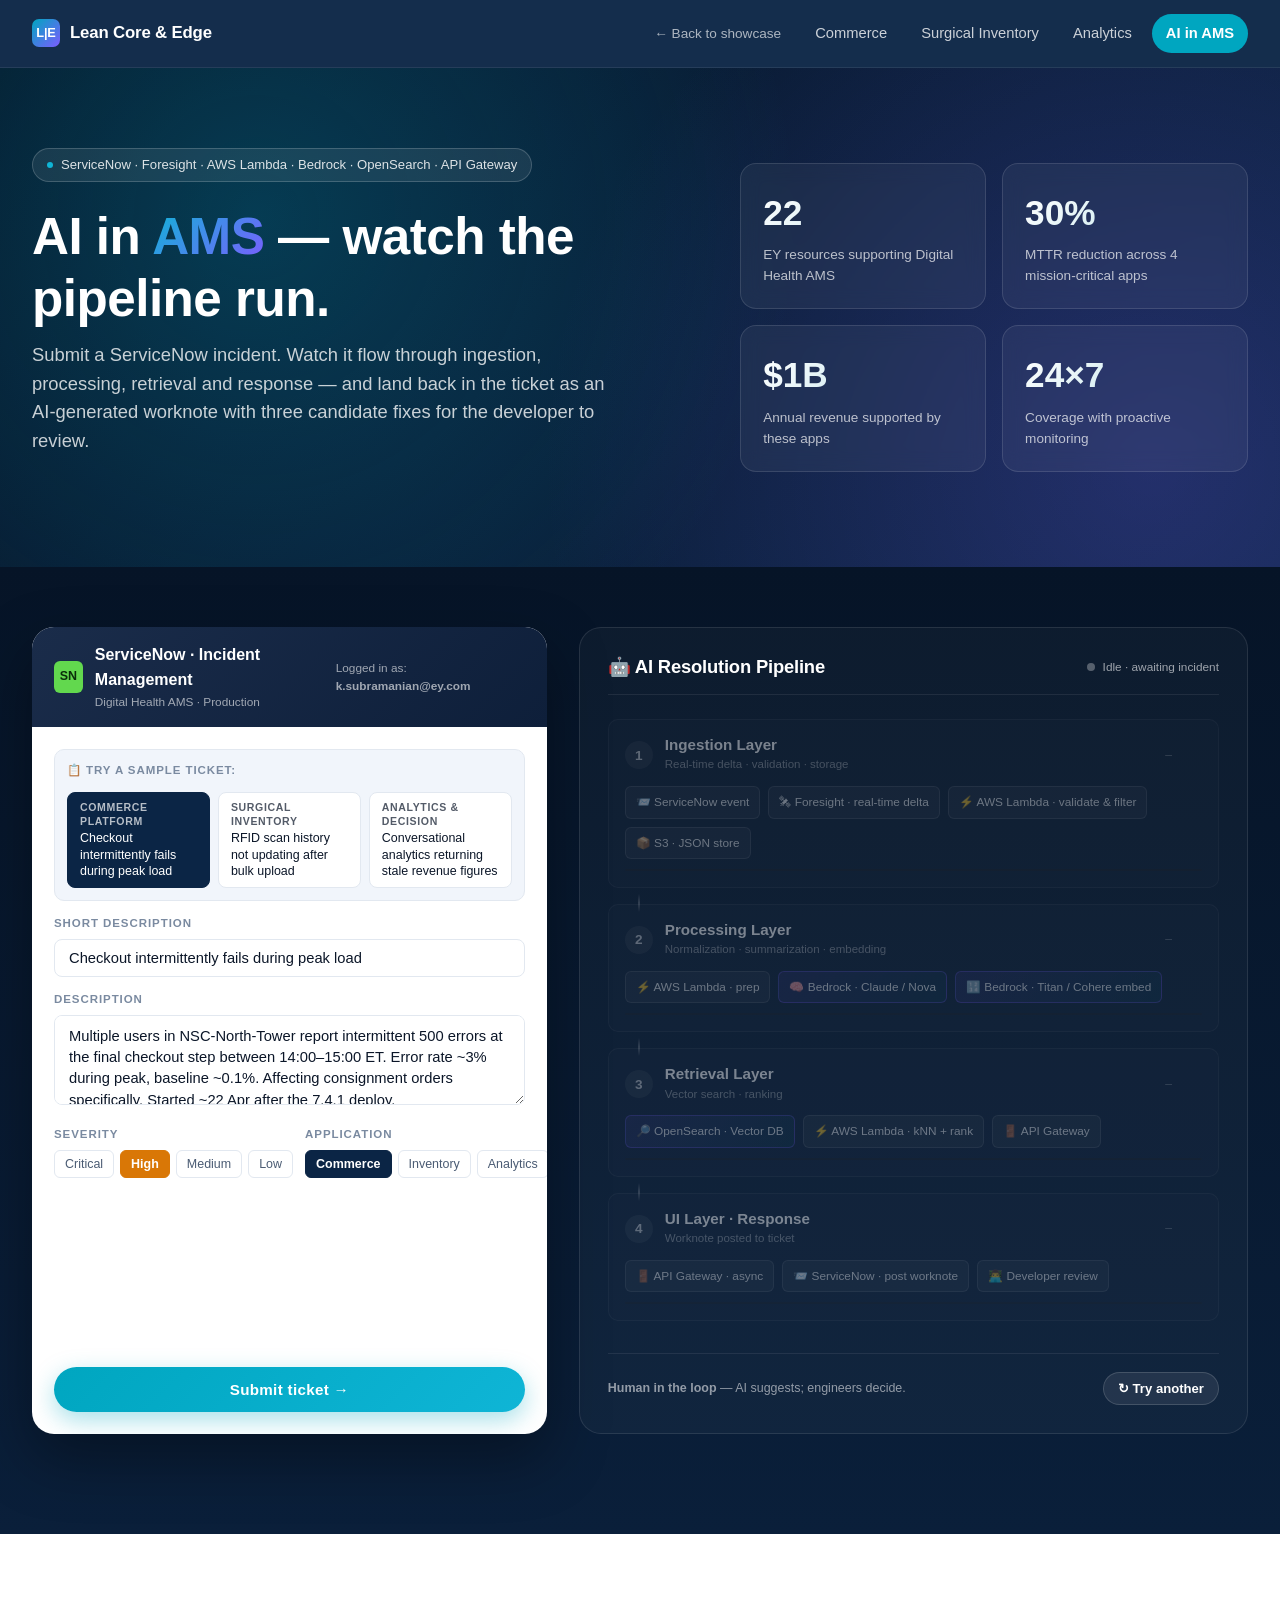
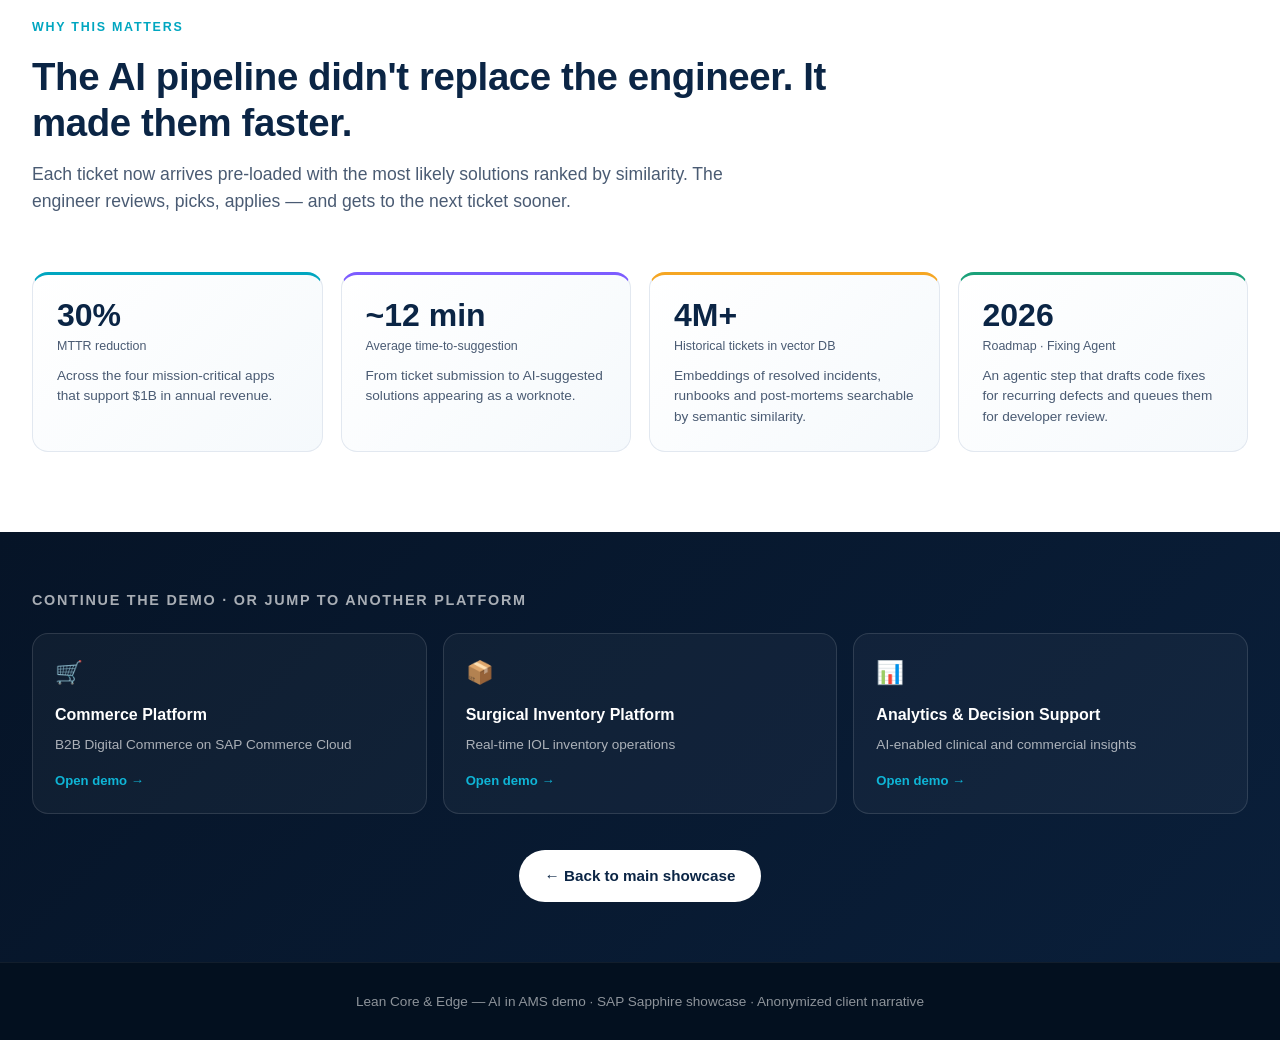
==== demo-ams.html @ e4de7b4b "Add files via upload" ====
<!DOCTYPE html>
<html lang="en">
<head>
<meta charset="UTF-8" />
<meta name="viewport" content="width=device-width, initial-scale=1.0" />
<title>AI in AMS — Live Pipeline Demo · Lean Core &amp; Edge</title>
<link rel="stylesheet" href="showcase-styles.css" />
<style>
/* ============ AMS demo specific styles ============ */
.ams-demo-stage {
  background: linear-gradient(180deg, #061427 0%, #0a1f3a 100%);
  color: #fff;
  padding: 60px 32px 100px;
  min-height: 80vh;
}
.ams-demo-grid {
  max-width: 1400px; margin: 0 auto;
  display: grid; grid-template-columns: 1fr 1.3fr;
  gap: 32px; align-items: stretch;
}

/* Ticket panel (ServiceNow-style) */
.ticket-card {
  background: #fff; color: var(--text);
  border-radius: var(--radius-xl); overflow: hidden;
  box-shadow: 0 24px 60px rgba(0,0,0,0.35);
  display: flex; flex-direction: column;
  min-height: 720px;
}
.ticket-card-head {
  background: linear-gradient(135deg, #1a2c4a, #0e1f3a);
  color: #fff;
  padding: 16px 22px;
  display: flex; align-items: center; justify-content: space-between;
}
.ticket-card-head .left {
  display: flex; align-items: center; gap: 12px;
}
.ticket-card-head .sn-mark {
  width: 32px; height: 32px; border-radius: 6px;
  background: #62D84E;
  color: #0a2e0a; font-weight: 800;
  display: flex; align-items: center; justify-content: center;
  font-size: 0.78rem;
}
.ticket-card-head .sn-name { font-weight: 700; font-size: 1rem; }
.ticket-card-head .sn-sub { font-size: 0.74rem; color: rgba(255,255,255,0.6); }
.ticket-card-head .right {
  font-size: 0.74rem; color: rgba(255,255,255,0.6);
}

.ticket-form-body {
  padding: 22px;
  flex: 1;
  display: flex; flex-direction: column; gap: 14px;
}

/* Sample selector pills */
.sample-pills {
  display: flex; gap: 8px; flex-wrap: wrap;
  padding: 12px; background: var(--surface-2);
  border-radius: var(--radius-md);
  border: 1px solid var(--border);
}
.sample-pills-label {
  font-size: 0.72rem; text-transform: uppercase;
  letter-spacing: 0.08em; color: var(--text-faint);
  font-weight: 700; width: 100%; margin-bottom: 4px;
}
.sample-pill {
  flex: 1; min-width: 130px;
  background: #fff; border: 1px solid var(--border);
  padding: 8px 12px; border-radius: 8px;
  cursor: pointer; transition: all 0.15s;
  font-size: 0.78rem; color: var(--text);
  font-weight: 500; line-height: 1.3;
  font-family: inherit;
  text-align: left;
}
.sample-pill:hover { border-color: var(--accent); background: var(--surface-2); }
.sample-pill.active {
  background: var(--primary); color: #fff;
  border-color: var(--primary);
}
.sample-pill .app {
  display: block; font-size: 0.66rem;
  font-weight: 700; letter-spacing: 0.06em;
  text-transform: uppercase; opacity: 0.7;
  margin-bottom: 2px;
}

/* Form inputs */
.field-label {
  font-size: 0.72rem; text-transform: uppercase;
  letter-spacing: 0.08em; color: var(--text-faint);
  font-weight: 700; margin-bottom: 6px;
}
.text-input, .text-area {
  width: 100%; border: 1px solid var(--border);
  border-radius: 8px; padding: 10px 14px;
  font-family: inherit; font-size: 0.92rem;
  color: var(--text); background: #fff;
  transition: all 0.15s;
}
.text-input:focus, .text-area:focus {
  outline: none; border-color: var(--accent);
  box-shadow: 0 0 0 3px rgba(0,166,192,0.12);
}
.text-area { min-height: 90px; resize: vertical; line-height: 1.45; }

.row-2 { display: grid; grid-template-columns: 1fr 1fr; gap: 12px; }

.severity-row, .app-row {
  display: flex; gap: 6px;
}
.sev-pill, .app-pill {
  flex: 1; padding: 6px 10px;
  background: #fff; border: 1px solid var(--border);
  border-radius: 6px; font-size: 0.78rem;
  cursor: pointer; transition: all 0.15s;
  font-family: inherit; color: var(--text-muted);
  text-align: center; font-weight: 500;
}
.sev-pill.active, .app-pill.active {
  background: var(--primary); color: #fff;
  border-color: var(--primary); font-weight: 600;
}
.sev-pill[data-sev="critical"].active { background: var(--danger); border-color: var(--danger); }
.sev-pill[data-sev="high"].active { background: var(--warn); border-color: var(--warn); }

.btn-submit-ticket {
  margin-top: auto;
  background: linear-gradient(135deg, var(--accent), #0fb5d6);
  color: #fff; border: none;
  padding: 14px 22px; border-radius: 999px;
  font-weight: 700; font-size: 0.95rem;
  cursor: pointer;
  transition: all 0.2s;
  font-family: inherit;
  letter-spacing: 0.02em;
  box-shadow: 0 8px 24px rgba(0,166,192,0.35);
}
.btn-submit-ticket:hover { transform: translateY(-2px); box-shadow: 0 12px 30px rgba(0,166,192,0.45); }
.btn-submit-ticket:disabled { opacity: 0.5; cursor: not-allowed; transform: none; box-shadow: none; }

/* Ticket created view */
.ticket-status-bar {
  background: linear-gradient(135deg, #fff7ed, #fffbeb);
  border: 1px solid #fde68a;
  border-radius: var(--radius-md);
  padding: 12px 14px;
  display: flex; align-items: center; justify-content: space-between;
  margin-bottom: 14px;
}
.ticket-status-bar.resolved {
  background: linear-gradient(135deg, #f0fdf4, #ecfdf5);
  border-color: #bbf7d0;
}
.ticket-status-bar .id {
  font-family: 'Menlo', monospace;
  font-weight: 700;
  color: var(--text);
  font-size: 0.86rem;
}
.ticket-status-bar .status {
  font-size: 0.72rem; font-weight: 700;
  text-transform: uppercase; letter-spacing: 0.08em;
  padding: 3px 10px; border-radius: 999px;
  background: var(--warn); color: #fff;
}
.ticket-status-bar.resolved .status { background: var(--success); }

.ticket-detail {
  border: 1px solid var(--border);
  border-radius: var(--radius-md);
  padding: 14px;
  margin-bottom: 14px;
  background: var(--surface-2);
}
.ticket-detail .h { font-weight: 700; color: var(--primary); margin-bottom: 4px; }
.ticket-detail .meta {
  font-size: 0.78rem; color: var(--text-muted);
  margin-bottom: 10px;
}
.ticket-detail .meta span { margin-right: 14px; }
.ticket-detail .desc {
  font-size: 0.85rem; color: var(--text);
  background: #fff; border: 1px solid var(--border);
  padding: 10px 12px; border-radius: 6px;
}

/* Worknote (AI-added) */
.worknote {
  border: 1px solid var(--ai); border-left: 4px solid var(--ai);
  border-radius: var(--radius-md);
  padding: 16px; background: linear-gradient(135deg, #faf6ff, #fff);
  margin-bottom: 12px;
  animation: worknote-in 0.5s ease-out;
}
@keyframes worknote-in {
  from { opacity: 0; transform: translateY(8px); }
  to { opacity: 1; transform: none; }
}
.worknote-head {
  display: flex; align-items: center; gap: 10px;
  margin-bottom: 12px;
}
.worknote-head .badge {
  background: var(--ai); color: #fff;
  padding: 3px 10px; border-radius: 999px;
  font-size: 0.7rem; font-weight: 700;
  letter-spacing: 0.08em; text-transform: uppercase;
}
.worknote-head .when { font-size: 0.74rem; color: var(--text-faint); }
.worknote-head .by { color: var(--ai); font-weight: 700; font-size: 0.85rem; }
.worknote-summary { font-size: 0.85rem; color: var(--text); margin-bottom: 12px; }
.worknote-summary strong { color: var(--ai); }

.solution {
  background: #fff; border: 1px solid var(--border);
  border-radius: 8px; padding: 12px;
  margin-bottom: 8px;
  display: grid; grid-template-columns: 1fr auto; gap: 12px;
  align-items: center;
}
.solution:last-child { margin-bottom: 0; }
.solution .sl-head {
  display: flex; align-items: center; gap: 10px; margin-bottom: 4px;
}
.solution .sl-id {
  font-family: 'Menlo', monospace;
  font-size: 0.78rem; font-weight: 700;
  color: var(--text);
}
.solution .sl-score {
  font-size: 0.7rem; font-weight: 700;
  background: var(--ai-soft); color: var(--ai);
  padding: 2px 8px; border-radius: 4px;
}
.solution .sl-summary {
  font-size: 0.82rem; color: var(--text-muted);
  line-height: 1.4;
}
.solution .sl-fix {
  font-size: 0.78rem; color: var(--text); margin-top: 4px;
}
.solution .sl-fix strong { color: var(--success); }
.btn-apply {
  background: var(--success); color: #fff;
  border: none; padding: 8px 14px; border-radius: 6px;
  font-size: 0.78rem; font-weight: 700;
  cursor: pointer; font-family: inherit;
  white-space: nowrap;
  transition: all 0.15s;
}
.btn-apply:hover { background: #15815f; }
.btn-apply.applied { background: var(--text-muted); }

/* MTTR comparison */
.mttr-compare {
  background: linear-gradient(135deg, #f0fdf4, #ecfdf5);
  border: 1px solid #bbf7d0;
  border-radius: var(--radius-md);
  padding: 14px;
  margin-bottom: 12px;
  animation: worknote-in 0.5s ease-out;
}
.mttr-compare h4 {
  font-size: 0.82rem; color: var(--success);
  text-transform: uppercase; letter-spacing: 0.08em;
  margin-bottom: 10px;
}
.mttr-row {
  display: flex; align-items: center; gap: 12px;
  margin-bottom: 8px;
}
.mttr-row:last-child { margin-bottom: 0; }
.mttr-row .lbl {
  font-size: 0.78rem; color: var(--text-muted);
  width: 130px; flex-shrink: 0;
}
.mttr-row .bar-wrap {
  flex: 1; height: 14px;
  background: rgba(0,0,0,0.05); border-radius: 8px;
  position: relative;
}
.mttr-row .bar-fill {
  height: 100%; border-radius: 8px;
  transition: width 1.5s cubic-bezier(0.2, 0.9, 0.4, 1);
}
.mttr-row.trad .bar-fill { background: var(--text-faint); width: 0%; }
.mttr-row.ai .bar-fill { background: var(--success); width: 0%; }
.mttr-row .val {
  font-weight: 700; font-size: 0.82rem;
  color: var(--text); width: 70px; text-align: right;
  flex-shrink: 0;
}

/* Pipeline panel */
.pipeline-card {
  background: rgba(255,255,255,0.03);
  border: 1px solid rgba(255,255,255,0.1);
  border-radius: var(--radius-xl);
  padding: 28px;
  display: flex; flex-direction: column;
  min-height: 720px;
}
.pipeline-head {
  display: flex; align-items: center; justify-content: space-between;
  margin-bottom: 24px; padding-bottom: 16px;
  border-bottom: 1px solid rgba(255,255,255,0.08);
}
.pipeline-head h3 {
  color: #fff; font-size: 1.15rem; margin: 0;
}
.pipeline-head .pipeline-status {
  display: inline-flex; align-items: center; gap: 8px;
  font-size: 0.74rem; color: rgba(255,255,255,0.6);
  font-weight: 500;
}
.pipeline-head .pulse-dot {
  width: 8px; height: 8px; border-radius: 50%;
  background: rgba(255,255,255,0.3);
  transition: background 0.3s;
}
.pipeline-head .pulse-dot.live {
  background: var(--success);
  animation: pulse-dot 1.2s ease-in-out infinite;
}
@keyframes pulse-dot {
  0%,100% { box-shadow: 0 0 0 0 rgba(26,161,121,0.6); }
  50% { box-shadow: 0 0 0 8px rgba(26,161,121,0); }
}

.pipeline-stage {
  margin-bottom: 14px;
  padding: 16px;
  background: rgba(255,255,255,0.02);
  border: 1px solid rgba(255,255,255,0.08);
  border-radius: var(--radius-md);
  position: relative;
  transition: all 0.4s ease;
  opacity: 0.45;
}
.pipeline-stage.active {
  opacity: 1;
  background: rgba(0,166,192,0.06);
  border-color: var(--accent);
  box-shadow: 0 0 0 1px var(--accent), 0 8px 24px rgba(0,166,192,0.15);
  transform: translateY(-1px);
}
.pipeline-stage.complete {
  opacity: 1;
  background: rgba(26,161,121,0.05);
  border-color: rgba(26,161,121,0.4);
}
.pipeline-stage.complete::after {
  content: '✓';
  position: absolute; top: 14px; right: 16px;
  background: var(--success);
  color: #fff;
  width: 22px; height: 22px;
  border-radius: 50%;
  display: flex; align-items: center; justify-content: center;
  font-size: 0.85rem; font-weight: 700;
  animation: check-in 0.3s ease-out;
}
@keyframes check-in {
  from { transform: scale(0); }
  to { transform: scale(1); }
}

.pipeline-stage-head {
  display: flex; align-items: center; gap: 12px;
  margin-bottom: 12px;
}
.stage-num {
  width: 28px; height: 28px; border-radius: 50%;
  background: rgba(255,255,255,0.08);
  color: rgba(255,255,255,0.7);
  display: flex; align-items: center; justify-content: center;
  font-weight: 700; font-size: 0.85rem;
  flex-shrink: 0;
  transition: all 0.3s;
}
.pipeline-stage.active .stage-num {
  background: var(--accent); color: #fff;
}
.pipeline-stage.complete .stage-num {
  background: var(--success); color: #fff;
}
.stage-name {
  font-weight: 700; color: #fff;
  font-size: 0.95rem; line-height: 1.2;
}
.stage-sub {
  font-size: 0.72rem; color: rgba(255,255,255,0.5);
  margin-top: 2px;
}
.stage-timing {
  margin-left: auto;
  font-size: 0.7rem; color: rgba(255,255,255,0.4);
  font-family: 'Menlo', monospace;
  padding-right: 30px;
}
.pipeline-stage.active .stage-timing {
  color: var(--accent-2);
}
.pipeline-stage.complete .stage-timing {
  color: rgba(26,161,121,0.8);
}

.stage-services {
  display: flex; gap: 8px; flex-wrap: wrap;
  margin-bottom: 10px;
}
.svc {
  background: rgba(255,255,255,0.06);
  border: 1px solid rgba(255,255,255,0.12);
  border-radius: 6px;
  padding: 6px 10px;
  font-size: 0.74rem;
  color: rgba(255,255,255,0.85);
  font-weight: 500;
  transition: all 0.3s;
  display: flex; align-items: center; gap: 6px;
}
.svc.ai-svc {
  background: linear-gradient(135deg, rgba(124,92,255,0.15), rgba(0,166,192,0.1));
  border-color: rgba(124,92,255,0.4);
}
.pipeline-stage.active .svc.processing {
  animation: svc-pulse 0.9s ease-in-out infinite;
  background: rgba(0,166,192,0.18);
  border-color: var(--accent);
}
.pipeline-stage.active .svc.processing.ai-svc {
  background: linear-gradient(135deg, rgba(124,92,255,0.3), rgba(0,166,192,0.2));
  border-color: var(--ai);
}
@keyframes svc-pulse {
  0%, 100% { transform: scale(1); }
  50% { transform: scale(1.04); }
}

.json-preview {
  background: rgba(0,0,0,0.4);
  border: 1px solid rgba(255,255,255,0.06);
  border-radius: 6px;
  padding: 10px 12px;
  font-family: 'Menlo', 'Monaco', monospace;
  font-size: 0.7rem;
  color: rgba(174, 220, 230, 0.9);
  line-height: 1.55;
  white-space: pre-wrap;
  word-break: break-all;
  max-height: 0;
  overflow: hidden;
  transition: max-height 0.5s ease-out, padding 0.3s;
  padding-top: 0; padding-bottom: 0;
}
.pipeline-stage.active .json-preview,
.pipeline-stage.complete .json-preview {
  max-height: 200px;
  padding-top: 10px; padding-bottom: 10px;
}
.json-preview .key { color: #aedce6; }
.json-preview .str { color: #ffd966; }
.json-preview .num { color: #6dd58c; }
.json-preview .punct { color: rgba(255,255,255,0.5); }

/* Connector between stages */
.pipeline-connector {
  height: 18px;
  position: relative;
  margin: -8px 0;
}
.pipeline-connector::before {
  content: '';
  position: absolute; left: 30px; top: 0; bottom: 0;
  width: 2px;
  background: linear-gradient(180deg, transparent, rgba(255,255,255,0.15), transparent);
}
.pipeline-connector .data-dot {
  position: absolute; left: 26px; top: -4px;
  width: 10px; height: 10px;
  border-radius: 50%;
  background: var(--accent-2);
  box-shadow: 0 0 12px var(--accent-2);
  opacity: 0;
  transition: opacity 0.2s;
}
.pipeline-connector.flowing .data-dot {
  opacity: 1;
  animation: data-flow 0.8s ease-in-out;
}
@keyframes data-flow {
  0% { top: -8px; opacity: 0; }
  20% { opacity: 1; }
  80% { opacity: 1; }
  100% { top: 22px; opacity: 0; }
}

/* Reset / re-run controls */
.demo-controls {
  margin-top: 18px;
  padding-top: 18px;
  border-top: 1px solid rgba(255,255,255,0.08);
  display: flex; gap: 10px; align-items: center;
}
.demo-controls .info {
  flex: 1; font-size: 0.78rem;
  color: rgba(255,255,255,0.55);
}
.btn-reset {
  background: rgba(255,255,255,0.08);
  color: #fff;
  border: 1px solid rgba(255,255,255,0.15);
  padding: 8px 14px; border-radius: 999px;
  font-size: 0.82rem; font-weight: 600;
  cursor: pointer; font-family: inherit;
  transition: all 0.15s;
}
.btn-reset:hover { background: rgba(255,255,255,0.12); }

/* Aftermath section */
.aftermath {
  background: var(--surface);
  padding: 80px 32px;
}
.aftermath-grid {
  display: grid; grid-template-columns: repeat(4, 1fr);
  gap: 18px; max-width: 1280px; margin: 0 auto;
}
.aftermath-card {
  background: linear-gradient(135deg, #fff, #f5f9fc);
  border: 1px solid var(--border);
  border-radius: var(--radius-lg);
  padding: 24px;
  border-top: 3px solid var(--accent);
}
.aftermath-card:nth-child(2) { border-top-color: var(--ai); }
.aftermath-card:nth-child(3) { border-top-color: var(--highlight); }
.aftermath-card:nth-child(4) { border-top-color: var(--success); }
.aftermath-card .v {
  font-size: 2rem; font-weight: 700;
  color: var(--primary); line-height: 1;
}
.aftermath-card .l {
  font-size: 0.78rem; color: var(--text-muted);
  margin-top: 6px; font-weight: 500;
}
.aftermath-card .desc {
  font-size: 0.85rem; color: var(--text-muted);
  margin-top: 10px; line-height: 1.5;
}

@media (max-width: 1100px) {
  .ams-demo-grid { grid-template-columns: 1fr; }
  .ticket-card, .pipeline-card { min-height: auto; }
  .aftermath-grid { grid-template-columns: 1fr 1fr; }
}
@media (max-width: 700px) {
  .aftermath-grid { grid-template-columns: 1fr; }
  .row-2 { grid-template-columns: 1fr; }
}
</style>
</head>
<body>

<!-- Top nav -->
<nav class="topnav">
  <div class="topnav-inner">
    <a href="index.html" class="brand">
      <div class="brand-mark">L|E</div>
      <span>Lean Core &amp; Edge</span>
    </a>
    <div class="nav-links">
      <a href="index.html" class="nav-back">← Back to showcase</a>
      <a href="demo-commerce.html">Commerce</a>
      <a href="demo-inventory.html">Surgical Inventory</a>
      <a href="demo-analytics.html">Analytics</a>
      <a href="demo-ams.html" class="nav-cta">AI in AMS</a>
    </div>
  </div>
</nav>

<!-- HERO -->
<section class="demo-hero">
  <div class="demo-hero-inner">
    <div>
      <span class="stack-tag"><span class="dot"></span>ServiceNow · Foresight · AWS Lambda · Bedrock · OpenSearch · API Gateway</span>
      <h1>AI in <span class="grad">AMS</span> — watch the pipeline run.</h1>
      <p class="tagline">Submit a ServiceNow incident. Watch it flow through ingestion, processing, retrieval and response — and land back in the ticket as an AI-generated worknote with three candidate fixes for the developer to review.</p>
    </div>
    <div class="hero-stat-grid">
      <div class="hero-stat"><div class="num">22</div><div class="label">EY resources supporting Digital Health AMS</div></div>
      <div class="hero-stat"><div class="num">30%</div><div class="label">MTTR reduction across 4 mission-critical apps</div></div>
      <div class="hero-stat"><div class="num">$1B</div><div class="label">Annual revenue supported by these apps</div></div>
      <div class="hero-stat"><div class="num">24×7</div><div class="label">Coverage with proactive monitoring</div></div>
    </div>
  </div>
</section>

<!-- LIVE DEMO -->
<section class="ams-demo-stage">
  <div class="ams-demo-grid">

    <!-- Left: ServiceNow ticket form -->
    <div class="ticket-card">
      <div class="ticket-card-head">
        <div class="left">
          <div class="sn-mark">SN</div>
          <div>
            <div class="sn-name">ServiceNow · Incident Management</div>
            <div class="sn-sub">Digital Health AMS · Production</div>
          </div>
        </div>
        <div class="right">Logged in as: <strong>k.subramanian@ey.com</strong></div>
      </div>

      <!-- Form view (initial) -->
      <div class="ticket-form-body" id="formView">

        <div class="sample-pills" id="samplePills">
          <span class="sample-pills-label">📋 Try a sample ticket:</span>
          <button class="sample-pill active" data-sample="0">
            <span class="app">Commerce Platform</span>
            Checkout intermittently fails during peak load
          </button>
          <button class="sample-pill" data-sample="1">
            <span class="app">Surgical Inventory</span>
            RFID scan history not updating after bulk upload
          </button>
          <button class="sample-pill" data-sample="2">
            <span class="app">Analytics &amp; Decision</span>
            Conversational analytics returning stale revenue figures
          </button>
        </div>

        <div>
          <div class="field-label">Short description</div>
          <input class="text-input" id="ticketTitle" />
        </div>

        <div>
          <div class="field-label">Description</div>
          <textarea class="text-area" id="ticketDesc"></textarea>
        </div>

        <div class="row-2">
          <div>
            <div class="field-label">Severity</div>
            <div class="severity-row" id="sevRow">
              <button class="sev-pill" data-sev="critical">Critical</button>
              <button class="sev-pill active" data-sev="high">High</button>
              <button class="sev-pill" data-sev="medium">Medium</button>
              <button class="sev-pill" data-sev="low">Low</button>
            </div>
          </div>
          <div>
            <div class="field-label">Application</div>
            <div class="app-row" id="appRow">
              <button class="app-pill active" data-app="commerce">Commerce</button>
              <button class="app-pill" data-app="inventory">Inventory</button>
              <button class="app-pill" data-app="analytics">Analytics</button>
            </div>
          </div>
        </div>

        <button class="btn-submit-ticket" id="submitBtn">Submit ticket →</button>
      </div>

      <!-- Ticket-after view (hidden initially) -->
      <div class="ticket-form-body" id="ticketView" style="display: none;">
        <div class="ticket-status-bar" id="statusBar">
          <span class="id" id="ticketId">INC-2026-04-318</span>
          <span class="status" id="ticketStatus">Open · in progress</span>
        </div>

        <div class="ticket-detail">
          <div class="h" id="ticketDetailTitle">Checkout intermittently fails during peak load</div>
          <div class="meta">
            <span>Severity: <strong id="ticketDetailSev">High</strong></span>
            <span>App: <strong id="ticketDetailApp">Commerce</strong></span>
            <span>Created: <strong>just now</strong></span>
          </div>
          <div class="desc" id="ticketDetailDesc"></div>
        </div>

        <div id="worknoteSlot"></div>
        <div id="mttrSlot"></div>

      </div>
    </div>

    <!-- Right: AI Pipeline -->
    <div class="pipeline-card">
      <div class="pipeline-head">
        <h3>🤖 AI Resolution Pipeline</h3>
        <div class="pipeline-status">
          <span class="pulse-dot" id="pipelinePulse"></span>
          <span id="pipelineStatusText">Idle · awaiting incident</span>
        </div>
      </div>

      <!-- Stage 1: Ingestion -->
      <div class="pipeline-stage" id="stage-1">
        <div class="pipeline-stage-head">
          <div class="stage-num">1</div>
          <div>
            <div class="stage-name">Ingestion Layer</div>
            <div class="stage-sub">Real-time delta · validation · storage</div>
          </div>
          <div class="stage-timing" id="time-1">—</div>
        </div>
        <div class="stage-services">
          <span class="svc" data-step="ingest-1">📨 ServiceNow event</span>
          <span class="svc processing" data-step="ingest-2">🛰 Foresight · real-time delta</span>
          <span class="svc processing" data-step="ingest-3">⚡ AWS Lambda · validate &amp; filter</span>
          <span class="svc" data-step="ingest-4">📦 S3 · JSON store</span>
        </div>
        <div class="json-preview" id="json-1"></div>
      </div>

      <div class="pipeline-connector" id="conn-1"><div class="data-dot"></div></div>

      <!-- Stage 2: Processing -->
      <div class="pipeline-stage" id="stage-2">
        <div class="pipeline-stage-head">
          <div class="stage-num">2</div>
          <div>
            <div class="stage-name">Processing Layer</div>
            <div class="stage-sub">Normalization · summarization · embedding</div>
          </div>
          <div class="stage-timing" id="time-2">—</div>
        </div>
        <div class="stage-services">
          <span class="svc" data-step="proc-1">⚡ AWS Lambda · prep</span>
          <span class="svc ai-svc processing" data-step="proc-2">🧠 Bedrock · Claude / Nova</span>
          <span class="svc ai-svc processing" data-step="proc-3">🔢 Bedrock · Titan / Cohere embed</span>
        </div>
        <div class="json-preview" id="json-2"></div>
      </div>

      <div class="pipeline-connector" id="conn-2"><div class="data-dot"></div></div>

      <!-- Stage 3: Retrieval -->
      <div class="pipeline-stage" id="stage-3">
        <div class="pipeline-stage-head">
          <div class="stage-num">3</div>
          <div>
            <div class="stage-name">Retrieval Layer</div>
            <div class="stage-sub">Vector search · ranking</div>
          </div>
          <div class="stage-timing" id="time-3">—</div>
        </div>
        <div class="stage-services">
          <span class="svc ai-svc processing" data-step="ret-1">🔎 OpenSearch · Vector DB</span>
          <span class="svc processing" data-step="ret-2">⚡ AWS Lambda · kNN + rank</span>
          <span class="svc" data-step="ret-3">🚪 API Gateway</span>
        </div>
        <div class="json-preview" id="json-3"></div>
      </div>

      <div class="pipeline-connector" id="conn-3"><div class="data-dot"></div></div>

      <!-- Stage 4: Response -->
      <div class="pipeline-stage" id="stage-4">
        <div class="pipeline-stage-head">
          <div class="stage-num">4</div>
          <div>
            <div class="stage-name">UI Layer · Response</div>
            <div class="stage-sub">Worknote posted to ticket</div>
          </div>
          <div class="stage-timing" id="time-4">—</div>
        </div>
        <div class="stage-services">
          <span class="svc processing" data-step="res-1">🚪 API Gateway · async</span>
          <span class="svc processing" data-step="res-2">📨 ServiceNow · post worknote</span>
          <span class="svc" data-step="res-3">👨‍💻 Developer review</span>
        </div>
        <div class="json-preview" id="json-4"></div>
      </div>

      <div class="demo-controls">
        <div class="info">
          <strong>Human in the loop</strong> — AI suggests; engineers decide.
        </div>
        <button class="btn-reset" id="resetBtn">↻ Try another</button>
      </div>
    </div>

  </div>
</section>

<!-- Aftermath stats -->
<section class="aftermath">
  <div class="container">
    <div class="section-head">
      <span class="eyebrow">Why this matters</span>
      <h2>The AI pipeline didn't replace the engineer. It made them faster.</h2>
      <p>Each ticket now arrives pre-loaded with the most likely solutions ranked by similarity. The engineer reviews, picks, applies — and gets to the next ticket sooner.</p>
    </div>

    <div class="aftermath-grid">
      <div class="aftermath-card">
        <div class="v">30%</div>
        <div class="l">MTTR reduction</div>
        <div class="desc">Across the four mission-critical apps that support $1B in annual revenue.</div>
      </div>
      <div class="aftermath-card">
        <div class="v">~12 min</div>
        <div class="l">Average time-to-suggestion</div>
        <div class="desc">From ticket submission to AI-suggested solutions appearing as a worknote.</div>
      </div>
      <div class="aftermath-card">
        <div class="v">4M+</div>
        <div class="l">Historical tickets in vector DB</div>
        <div class="desc">Embeddings of resolved incidents, runbooks and post-mortems searchable by semantic similarity.</div>
      </div>
      <div class="aftermath-card">
        <div class="v">2026</div>
        <div class="l">Roadmap · Fixing Agent</div>
        <div class="desc">An agentic step that drafts code fixes for recurring defects and queues them for developer review.</div>
      </div>
    </div>
  </div>
</section>

<!-- Cross-nav -->
<section class="cross-nav">
  <div class="cross-nav-inner">
    <h3>Continue the demo · or jump to another platform</h3>
    <div class="cross-nav-grid">
      <a href="demo-commerce.html" class="cross-nav-card">
        <div class="icon">🛒</div>
        <div class="name">Commerce Platform</div>
        <div class="desc">B2B Digital Commerce on SAP Commerce Cloud</div>
        <div class="cta">Open demo →</div>
      </a>
      <a href="demo-inventory.html" class="cross-nav-card">
        <div class="icon">📦</div>
        <div class="name">Surgical Inventory Platform</div>
        <div class="desc">Real-time IOL inventory operations</div>
        <div class="cta">Open demo →</div>
      </a>
      <a href="demo-analytics.html" class="cross-nav-card">
        <div class="icon">📊</div>
        <div class="name">Analytics &amp; Decision Support</div>
        <div class="desc">AI-enabled clinical and commercial insights</div>
        <div class="cta">Open demo →</div>
      </a>
    </div>
    <div style="margin-top: 36px; text-align: center;">
      <a href="index.html" class="btn btn-light">← Back to main showcase</a>
    </div>
  </div>
</section>

<footer>
  Lean Core &amp; Edge — AI in AMS demo · SAP Sapphire showcase · Anonymized client narrative
</footer>

<script>
// ============ SAMPLE TICKETS ============
const SAMPLES = [
  {
    title: 'Checkout intermittently fails during peak load',
    desc: 'Multiple users in NSC-North-Tower report intermittent 500 errors at the final checkout step between 14:00–15:00 ET. Error rate ~3% during peak, baseline ~0.1%. Affecting consignment orders specifically. Started ~22 Apr after the 7.4.1 deploy.',
    sev: 'high',
    app: 'commerce',
    appLabel: 'Commerce',
    summary: 'Intermittent checkout 500s during peak load · consignment-only · post 7.4.1 deploy',
    keywords: ['checkout', 'peak-load', '500-error', 'consignment', 'race-condition'],
    solutions: [
      {
        id: 'INC-2025-11-417',
        score: '87% match',
        summary: 'Cart timeout race condition during peak load — same user-facing symptom, Redis lock TTL too short for consignment serial-validation step.',
        fix: 'Increase Redis lock TTL from 30s to 60s in cart-service.yaml. Verified in PR #2204. Rolled out without recurrence.'
      },
      {
        id: 'INC-2025-09-203',
        score: '74% match',
        summary: 'SAP Commerce session timeout misalignment with checkout step duration — sessions expiring mid-flow.',
        fix: 'Update session-config.xml to extend session timeout for /checkout/* routes from 600s to 1200s.'
      },
      {
        id: 'INC-2025-07-188',
        score: '62% match',
        summary: 'Database connection pool exhaustion during checkout spikes — HikariCP saturating at 20 connections.',
        fix: 'Increase HikariCP pool from 20 to 50, monitor via CloudWatch CHKT-DB-POOL alarm.'
      }
    ]
  },
  {
    title: 'RFID scan history not updating after bulk upload',
    desc: 'Operations team at NSC-North reports that bulk RFID scan events ingested via the inventory app are not appearing in the Scan History view, although the lenses themselves show as on-shelf. ~240 lens scan from Apr 21 missing. SAP S/4HANA reflects correct counts.',
    sev: 'high',
    app: 'inventory',
    appLabel: 'Surgical Inventory',
    summary: 'Bulk RFID scan events ingested but not displayed in Scan History · ~240 events missing · ECC counts correct',
    keywords: ['rfid', 'scan-history', 'bulk-upload', 'eventing'],
    solutions: [
      {
        id: 'INC-2025-12-602',
        score: '91% match',
        summary: 'Same symptom — bulk-scan events ingested into SAP S/4HANA but not propagated to the read-side Scan History view due to missing event-bridge subscription.',
        fix: 'Re-register the scan-events EventBridge target on the read-model service. Replay missing events using the replay-tool from operations runbook §4.2.'
      },
      {
        id: 'INC-2025-10-441',
        score: '76% match',
        summary: 'Bulk uploads exceeding 200 events trigger a Lambda timeout, leaving partial state in the read model.',
        fix: 'Increase the scan-events-processor Lambda timeout from 60s to 180s and batch size from 200 to 500. Tested at 1,200-event payload.'
      },
      {
        id: 'INC-2025-08-322',
        score: '68% match',
        summary: 'Read-model database write throttling under bulk insert — DynamoDB capacity throttled.',
        fix: 'Switch scan-history-table to on-demand capacity or raise provisioned WCU to 200 with auto-scaling.'
      }
    ]
  },
  {
    title: 'Conversational analytics returning stale revenue figures',
    desc: 'Practice administrators in EU-North report that the "Ask Me Anything" assistant on the analytics dashboard is returning revenue numbers that are 24-48 hours stale, while the dashboard tiles themselves show current data. Started after the 22 Apr fee-definition update.',
    sev: 'medium',
    app: 'analytics',
    appLabel: 'Analytics',
    summary: 'Conversational AI returning 24-48h stale revenue · tile data is current · post fee-definition update',
    keywords: ['conversational-ai', 'stale-data', 'revenue', 'cache'],
    solutions: [
      {
        id: 'INC-2025-12-118',
        score: '85% match',
        summary: 'Same symptom — Bedrock prompt context cached against an older snapshot of the fee-definition table; tile widgets read from a different (live) source.',
        fix: 'Bust the prompt-context cache key on fee-definition updates. Patch in pull-request #1842 — adds an event-driven cache invalidation hook.'
      },
      {
        id: 'INC-2025-11-088',
        score: '71% match',
        summary: 'Snowflake materialized view refresh schedule misaligned with assistant query window.',
        fix: 'Change refresh schedule on REVENUE_FACT_MV from 24h to 1h, or switch to incremental MV. Cost increase tracked in FinOps ticket FO-441.'
      },
      {
        id: 'INC-2025-09-256',
        score: '60% match',
        summary: 'Stale token cache against older API revision — assistant calling deprecated revenue endpoint.',
        fix: 'Roll the AI service-account API token, force re-discovery of v2 revenue endpoint, deprecate v1 path.'
      }
    ]
  }
];

// ============ STATE ============
let currentSampleIdx = 0;
let isRunning = false;

// ============ DOM HELPERS ============
const $ = (sel) => document.querySelector(sel);
const $$ = (sel) => document.querySelectorAll(sel);

function loadSample(idx) {
  currentSampleIdx = idx;
  const s = SAMPLES[idx];
  $('#ticketTitle').value = s.title;
  $('#ticketDesc').value = s.desc;
  // severity pills
  $$('#sevRow .sev-pill').forEach(p => p.classList.toggle('active', p.dataset.sev === s.sev));
  // app pills
  $$('#appRow .app-pill').forEach(p => p.classList.toggle('active', p.dataset.app === s.app));
}

// ============ JSON SYNTAX HIGHLIGHT ============
function syntaxHighlight(json) {
  if (typeof json !== 'string') json = JSON.stringify(json, null, 2);
  return json
    .replace(/&/g, '&amp;').replace(/</g, '&lt;').replace(/>/g, '&gt;')
    .replace(/("(\\u[a-zA-Z0-9]{4}|\\[^u]|[^\\"])*"(\s*:)?|\b(true|false|null)\b|-?\d+(?:\.\d*)?(?:[eE][+\-]?\d+)?)/g, (m) => {
      let cls = 'num';
      if (/^"/.test(m)) cls = /:$/.test(m) ? 'key' : 'str';
      else if (/true|false|null/.test(m)) cls = 'num';
      return `<span class="${cls}">${m}</span>`;
    })
    .replace(/([{}\[\],])/g, '<span class="punct">$1</span>');
}

// ============ PIPELINE ANIMATION ============
function setStage(idx, state) {
  const el = document.getElementById('stage-' + idx);
  if (!el) return;
  el.classList.remove('active', 'complete');
  if (state) el.classList.add(state);
}

function setTime(idx, ms) {
  const t = document.getElementById('time-' + idx);
  if (t) t.textContent = ms ? `${ms} ms` : '—';
}

function flowConnector(idx) {
  const c = document.getElementById('conn-' + idx);
  if (!c) return;
  c.classList.remove('flowing');
  void c.offsetWidth; // restart animation
  c.classList.add('flowing');
}

function setJson(idx, payload) {
  const el = document.getElementById('json-' + idx);
  if (!el) return;
  el.innerHTML = syntaxHighlight(payload);
}

function resetPipeline() {
  for (let i = 1; i <= 4; i++) {
    setStage(i, null);
    setTime(i, 0);
    const j = document.getElementById('json-' + i);
    if (j) j.innerHTML = '';
    const c = document.getElementById('conn-' + i);
    if (c) c.classList.remove('flowing');
  }
  $('#pipelinePulse').classList.remove('live');
  $('#pipelineStatusText').textContent = 'Idle · awaiting incident';
}

async function runPipeline(sample, ticketId) {
  isRunning = true;
  $('#pipelinePulse').classList.add('live');
  $('#pipelineStatusText').textContent = 'Live · processing incident';

  const wait = (ms) => new Promise(r => setTimeout(r, ms));

  // -------- STAGE 1: Ingestion --------
  setStage(1, 'active');
  $('#pipelineStatusText').textContent = '⏳ Stage 1 · ingesting from ServiceNow';
  setJson(1, {
    event_type: 'incident.created',
    ticket_id: ticketId,
    source: 'ServiceNow',
    severity: sample.sev,
    application: sample.appLabel,
    short_description: sample.title,
    timestamp: new Date().toISOString(),
    pod: 'AMS-DH-Prod'
  });
  await wait(1800);
  setTime(1, 142);
  setStage(1, 'complete');
  flowConnector(1);
  await wait(400);

  // -------- STAGE 2: Processing --------
  setStage(2, 'active');
  $('#pipelineStatusText').textContent = '⏳ Stage 2 · normalizing &amp; embedding (Bedrock)';
  setJson(2, {
    ticket_id: ticketId,
    summary: sample.summary,
    keywords: sample.keywords,
    embedding: '[0.124, -0.451, 0.892, 0.317, -0.205, 0.677, ...]',
    embedding_dims: 1536,
    model: 'titan-embed-text-v2'
  });
  await wait(2400);
  setTime(2, 487);
  setStage(2, 'complete');
  flowConnector(2);
  await wait(400);

  // -------- STAGE 3: Retrieval --------
  setStage(3, 'active');
  $('#pipelineStatusText').textContent = '⏳ Stage 3 · vector search across 4M+ historical tickets';
  setJson(3, {
    query: 'kNN vector search',
    index: 'ams-tickets-prod',
    k: 12,
    rerank: true,
    top_matches: sample.solutions.map(s => ({
      ticket_id: s.id,
      similarity: s.score,
      summary: s.summary.slice(0, 60) + '…'
    }))
  });
  await wait(2000);
  setTime(3, 318);
  setStage(3, 'complete');
  flowConnector(3);
  await wait(400);

  // -------- STAGE 4: Response --------
  setStage(4, 'active');
  $('#pipelineStatusText').textContent = '⏳ Stage 4 · posting worknote to ServiceNow';
  setJson(4, {
    ticket_id: ticketId,
    action: 'worknote.add',
    author: 'AI · Resolution Assistant',
    payload: {
      summary: 'AI-suggested resolutions based on similarity to historical tickets',
      candidates: sample.solutions.map(s => s.id),
      requires_human_review: true
    }
  });
  await wait(1200);
  setTime(4, 96);
  setStage(4, 'complete');

  $('#pipelineStatusText').textContent = '✓ Complete · worknote posted (1.04s end-to-end)';

  // Render the worknote in the ticket panel
  await wait(400);
  renderWorknote(sample, ticketId);
  isRunning = false;
}

// ============ TICKET VIEW ============
function showTicketView(sample) {
  // Generate a ticket id
  const id = 'INC-2026-04-' + Math.floor(300 + Math.random() * 700);
  $('#ticketId').textContent = id;
  $('#ticketDetailTitle').textContent = sample.title;
  $('#ticketDetailSev').textContent = sample.sev.charAt(0).toUpperCase() + sample.sev.slice(1);
  $('#ticketDetailApp').textContent = sample.appLabel;
  $('#ticketDetailDesc').textContent = sample.desc;
  $('#worknoteSlot').innerHTML = '';
  $('#mttrSlot').innerHTML = '';

  // Reset status bar to "open"
  $('#statusBar').classList.remove('resolved');
  $('#ticketStatus').textContent = 'Open · AI processing…';

  $('#formView').style.display = 'none';
  $('#ticketView').style.display = 'flex';

  return id;
}

function renderWorknote(sample, ticketId) {
  const html = `
    <div class="worknote">
      <div class="worknote-head">
        <span class="badge">AI · Worknote</span>
        <span class="by">Resolution Assistant</span>
        <span class="when">just now · ${ticketId}</span>
      </div>
      <div class="worknote-summary">
        Based on the symptom signature, I found <strong>3 historical tickets</strong> with high similarity. Highest match (87–91%) usually resolves with the first suggested fix. Pick a candidate to apply.
      </div>
      ${sample.solutions.map((s, i) => `
        <div class="solution">
          <div>
            <div class="sl-head">
              <span class="sl-id">${s.id}</span>
              <span class="sl-score">${s.score}</span>
            </div>
            <div class="sl-summary">${s.summary}</div>
            <div class="sl-fix"><strong>Fix:</strong> ${s.fix}</div>
          </div>
          <button class="btn-apply" data-idx="${i}">Apply →</button>
        </div>
      `).join('')}
    </div>
  `;
  $('#worknoteSlot').innerHTML = html;

  // Update status to "Awaiting human review"
  $('#ticketStatus').textContent = 'Awaiting human review';

  // Wire apply buttons
  $$('.btn-apply').forEach(btn => {
    btn.addEventListener('click', (e) => {
      const idx = +e.target.dataset.idx;
      applyFix(sample, ticketId, idx);
    });
  });
}

function applyFix(sample, ticketId, solutionIdx) {
  const solution = sample.solutions[solutionIdx];
  // Update buttons
  $$('.btn-apply').forEach(b => {
    if (+b.dataset.idx === solutionIdx) {
      b.textContent = '✓ Applied';
      b.classList.add('applied');
    } else {
      b.disabled = true;
      b.style.opacity = '0.4';
    }
  });
  // Update status bar
  $('#statusBar').classList.add('resolved');
  $('#ticketStatus').textContent = 'Resolved · ' + solution.id;

  // Show MTTR comparison
  $('#mttrSlot').innerHTML = `
    <div class="mttr-compare">
      <h4>📊 Time-to-resolution comparison</h4>
      <div class="mttr-row trad">
        <span class="lbl">Traditional</span>
        <div class="bar-wrap"><div class="bar-fill"></div></div>
        <span class="val">~4h 20m</span>
      </div>
      <div class="mttr-row ai">
        <span class="lbl">AI-assisted</span>
        <div class="bar-wrap"><div class="bar-fill"></div></div>
        <span class="val">~12 min</span>
      </div>
      <div style="font-size: 0.78rem; color: var(--text-muted); margin-top: 10px; line-height: 1.5;">
        The AI didn't fix the bug — the engineer did. The pipeline cut search time so the engineer reached the right pattern faster, applied the validated fix, and moved on.
      </div>
    </div>
  `;
  // Animate bars
  setTimeout(() => {
    const trad = document.querySelector('.mttr-row.trad .bar-fill');
    const ai = document.querySelector('.mttr-row.ai .bar-fill');
    if (trad) trad.style.width = '100%';
    if (ai) ai.style.width = '5%';
  }, 50);
}

// ============ EVENT WIRING ============
$$('#samplePills .sample-pill').forEach(p => {
  p.addEventListener('click', () => {
    if (isRunning) return;
    $$('#samplePills .sample-pill').forEach(x => x.classList.remove('active'));
    p.classList.add('active');
    loadSample(+p.dataset.sample);
  });
});

$$('#sevRow .sev-pill').forEach(p => {
  p.addEventListener('click', () => {
    $$('#sevRow .sev-pill').forEach(x => x.classList.remove('active'));
    p.classList.add('active');
  });
});
$$('#appRow .app-pill').forEach(p => {
  p.addEventListener('click', () => {
    $$('#appRow .app-pill').forEach(x => x.classList.remove('active'));
    p.classList.add('active');
  });
});

$('#submitBtn').addEventListener('click', async () => {
  if (isRunning) return;
  const sample = SAMPLES[currentSampleIdx];
  // pick up any user edits
  sample.title = $('#ticketTitle').value || sample.title;
  sample.desc = $('#ticketDesc').value || sample.desc;
  sample.sev = $('#sevRow .sev-pill.active')?.dataset.sev || sample.sev;
  sample.app = $('#appRow .app-pill.active')?.dataset.app || sample.app;
  // capitalize severity for display
  const id = showTicketView(sample);
  resetPipeline();
  await runPipeline(sample, id);
});

$('#resetBtn').addEventListener('click', () => {
  if (isRunning) return;
  resetPipeline();
  $('#formView').style.display = 'flex';
  $('#ticketView').style.display = 'none';
  loadSample(currentSampleIdx);
});

// ============ INIT ============
loadSample(0);
</script>

</body>
</html>
---- showcase-styles.css ----
/* ============================================
   Lean Core & Edge — Shared showcase stylesheet
   Used by: lean-core-edge-showcase.html,
            demo-commerce.html,
            demo-inventory.html,
            demo-analytics.html
   ============================================ */

:root {
  --bg: #f5f7fb;
  --bg-dark: #061427;
  --bg-deep: #0a1f3a;
  --surface: #ffffff;
  --surface-2: #f1f5fb;
  --primary: #0b2545;
  --primary-2: #13315c;
  --accent: #00a6c0;
  --accent-2: #0fb5d6;
  --highlight: #f5a623;
  --ai: #7c5cff;
  --ai-soft: #efeaff;
  --success: #1aa179;
  --warn: #d97706;
  --danger: #dc2626;
  --text: #0b1628;
  --text-muted: #4a5b73;
  --text-faint: #7a8aa0;
  --border: #e2e8f0;
  --border-strong: #cbd5e1;
  --shadow-sm: 0 1px 2px rgba(11,37,69,0.06), 0 1px 3px rgba(11,37,69,0.05);
  --shadow-md: 0 4px 12px rgba(11,37,69,0.08), 0 2px 4px rgba(11,37,69,0.04);
  --shadow-lg: 0 16px 40px rgba(11,37,69,0.12), 0 4px 8px rgba(11,37,69,0.04);
  --radius-sm: 6px;
  --radius-md: 10px;
  --radius-lg: 16px;
  --radius-xl: 22px;
}

* { box-sizing: border-box; }
html { scroll-behavior: smooth; }
body {
  margin: 0;
  font-family: 'Inter', -apple-system, BlinkMacSystemFont, 'Segoe UI', Roboto, sans-serif;
  color: var(--text);
  background: var(--bg);
  line-height: 1.55;
  -webkit-font-smoothing: antialiased;
}

h1,h2,h3,h4 { margin: 0 0 0.4em; line-height: 1.2; letter-spacing: -0.01em; }
h1 { font-size: clamp(2.2rem, 4.5vw, 3.6rem); font-weight: 700; }
h2 { font-size: clamp(1.8rem, 3vw, 2.5rem); font-weight: 700; }
h3 { font-size: 1.3rem; font-weight: 600; }
p { margin: 0 0 1em; }
.muted { color: var(--text-muted); }
.small { font-size: 0.875rem; }
.eyebrow {
  display: inline-block;
  font-size: 0.78rem;
  text-transform: uppercase;
  letter-spacing: 0.14em;
  color: var(--accent);
  font-weight: 600;
  margin-bottom: 1rem;
}

/* ---------- Top navigation ---------- */
.topnav {
  position: sticky; top: 0; z-index: 100;
  background: rgba(11,37,69,0.96);
  backdrop-filter: blur(8px);
  color: #fff;
  border-bottom: 1px solid rgba(255,255,255,0.08);
}
.topnav-inner {
  max-width: 1280px; margin: 0 auto;
  display: flex; align-items: center; justify-content: space-between;
  padding: 14px 32px;
}
.brand {
  display: flex; align-items: center; gap: 10px;
  font-weight: 700; letter-spacing: -0.01em; font-size: 1.05rem;
  color: #fff; text-decoration: none;
}
.brand-mark {
  width: 28px; height: 28px; border-radius: 7px;
  background: linear-gradient(135deg, var(--accent), var(--ai));
  display: flex; align-items: center; justify-content: center;
  color: #fff; font-weight: 700; font-size: 0.8rem;
}
.nav-links { display: flex; gap: 6px; flex-wrap: wrap; align-items: center; }
.nav-links a {
  color: rgba(255,255,255,0.78); text-decoration: none;
  font-size: 0.92rem; font-weight: 500;
  padding: 8px 14px; border-radius: 999px;
  transition: all 0.18s ease;
}
.nav-links a:hover { color: #fff; background: rgba(255,255,255,0.08); }
.nav-cta {
  background: var(--accent); color: #fff !important; font-weight: 600 !important;
}
.nav-cta:hover { background: var(--accent-2) !important; }
.nav-back {
  display: inline-flex; align-items: center; gap: 6px;
  color: rgba(255,255,255,0.65) !important; font-size: 0.85rem !important;
}
.nav-back:hover { color: #fff !important; }

/* ---------- Layout ---------- */
section { padding: 88px 32px; }
.container { max-width: 1280px; margin: 0 auto; }
.section-head { margin-bottom: 56px; max-width: 820px; }
.section-head h2 { color: var(--primary); }
.section-head p { color: var(--text-muted); font-size: 1.1rem; max-width: 720px; }

/* ---------- HERO (main showcase) ---------- */
.hero {
  background:
    radial-gradient(circle at 15% 20%, rgba(0,166,192,0.18) 0%, transparent 45%),
    radial-gradient(circle at 85% 80%, rgba(124,92,255,0.18) 0%, transparent 45%),
    linear-gradient(135deg, #061427 0%, #0a1f3a 50%, #0b2545 100%);
  color: #fff;
  padding: 100px 32px 120px;
  position: relative;
  overflow: hidden;
}
.hero::before {
  content: '';
  position: absolute; inset: 0;
  background-image:
    linear-gradient(rgba(255,255,255,0.04) 1px, transparent 1px),
    linear-gradient(90deg, rgba(255,255,255,0.04) 1px, transparent 1px);
  background-size: 60px 60px;
  pointer-events: none;
  mask-image: radial-gradient(circle at center, black 0%, transparent 75%);
}
.hero-inner {
  max-width: 1280px; margin: 0 auto; position: relative;
  display: grid; grid-template-columns: 1.2fr 1fr; gap: 60px; align-items: center;
}
.hero-eyebrow {
  display: inline-flex; align-items: center; gap: 8px;
  background: rgba(255,255,255,0.08); border: 1px solid rgba(255,255,255,0.18);
  padding: 6px 14px; border-radius: 999px;
  font-size: 0.8rem; font-weight: 600; letter-spacing: 0.06em;
  text-transform: uppercase; color: #aedce6;
  margin-bottom: 24px;
}
.hero h1 {
  color: #fff;
  font-size: clamp(2.4rem, 5vw, 4rem);
  font-weight: 700;
}
.hero h1 .grad,
.demo-hero h1 .grad,
.recap h2 .grad {
  background: linear-gradient(135deg, var(--accent-2), var(--ai));
  -webkit-background-clip: text; background-clip: text; color: transparent;
}
.hero-sub {
  font-size: 1.2rem; color: rgba(255,255,255,0.78); max-width: 580px;
  margin-top: 20px;
}
.hero-actions { display: flex; gap: 14px; margin-top: 36px; flex-wrap: wrap; }
.btn {
  display: inline-flex; align-items: center; gap: 8px;
  padding: 14px 26px; border-radius: 999px;
  font-weight: 600; font-size: 0.95rem; text-decoration: none;
  transition: all 0.2s ease; border: none; cursor: pointer;
}
.btn-primary { background: var(--accent); color: #fff; }
.btn-primary:hover { background: var(--accent-2); transform: translateY(-1px); }
.btn-ghost {
  background: transparent; color: #fff;
  border: 1px solid rgba(255,255,255,0.3);
}
.btn-ghost:hover { background: rgba(255,255,255,0.08); }
.btn-light {
  background: #fff; color: var(--primary);
}
.btn-light:hover { background: #eef4f8; }

.hero-stat-grid {
  display: grid; grid-template-columns: repeat(2, 1fr); gap: 16px;
}
.hero-stat {
  background: rgba(255,255,255,0.05);
  border: 1px solid rgba(255,255,255,0.12);
  border-radius: var(--radius-lg);
  padding: 22px; backdrop-filter: blur(10px);
}
.hero-stat .num {
  font-size: 2.2rem; font-weight: 700;
  background: linear-gradient(135deg, #fff, #aedce6);
  -webkit-background-clip: text; background-clip: text; color: transparent;
}
.hero-stat .label {
  color: rgba(255,255,255,0.7); font-size: 0.85rem; margin-top: 4px;
}

/* ---------- Section 1: Storyline ---------- */
.arch-diagram {
  background: var(--surface);
  border: 1px solid var(--border);
  border-radius: var(--radius-xl);
  padding: 48px;
  box-shadow: var(--shadow-md);
  position: relative;
  overflow: hidden;
}
.arch-diagram::before {
  content: '';
  position: absolute; top: 0; left: 0; right: 0;
  height: 4px;
  background: linear-gradient(90deg, var(--accent), var(--ai), var(--highlight));
}

.arch-row {
  display: grid;
  grid-template-columns: 1fr 1fr 1fr;
  gap: 24px;
  margin-bottom: 32px;
}
.arch-edge {
  background: linear-gradient(135deg, #fff, #f5f9fc);
  border: 2px solid var(--border);
  border-radius: var(--radius-lg);
  padding: 22px;
  text-align: center;
  position: relative;
  transition: all 0.2s;
}
.arch-edge:hover {
  border-color: var(--accent);
  transform: translateY(-2px);
  box-shadow: var(--shadow-md);
}
.arch-edge .badge {
  display: inline-block;
  background: var(--accent);
  color: #fff;
  font-size: 0.7rem;
  font-weight: 700;
  text-transform: uppercase;
  letter-spacing: 0.08em;
  padding: 3px 10px;
  border-radius: 999px;
  margin-bottom: 10px;
}
.arch-edge h4 { color: var(--primary); margin-bottom: 6px; }
.arch-edge .arch-stack { color: var(--text-faint); font-size: 0.78rem; margin-top: 8px; }

.arch-connector {
  text-align: center;
  color: var(--text-faint);
  margin: 4px 0 12px;
  font-size: 0.85rem;
  letter-spacing: 0.1em;
  text-transform: uppercase;
  font-weight: 600;
  position: relative;
}
.arch-connector::before, .arch-connector::after {
  content: '';
  display: inline-block;
  width: 80px; height: 1px; background: var(--border-strong);
  vertical-align: middle; margin: 0 12px;
}

.arch-fabric {
  background: linear-gradient(90deg, #f5f9fc, #fff, #f5f9fc);
  border: 1px dashed var(--border-strong);
  border-radius: var(--radius-md);
  padding: 14px;
  text-align: center;
  color: var(--text-muted);
  font-size: 0.9rem;
  margin-bottom: 24px;
  font-weight: 500;
}
.arch-fabric strong { color: var(--primary); }

.arch-core {
  background: linear-gradient(135deg, var(--primary), var(--primary-2));
  color: #fff;
  border-radius: var(--radius-lg);
  padding: 28px;
  text-align: center;
  box-shadow: 0 12px 32px rgba(11,37,69,0.25);
}
.arch-core .badge {
  display: inline-block;
  background: rgba(255,255,255,0.15);
  border: 1px solid rgba(255,255,255,0.25);
  font-size: 0.7rem; letter-spacing: 0.12em;
  text-transform: uppercase; font-weight: 700;
  padding: 4px 12px; border-radius: 999px;
  margin-bottom: 12px;
}
.arch-core h3 { color: #fff; font-size: 1.6rem; margin: 0; }
.arch-core p { color: rgba(255,255,255,0.78); margin: 6px 0 0; font-size: 0.95rem; }

/* Timeline */
.timeline {
  margin-top: 80px;
  background: var(--surface);
  border: 1px solid var(--border);
  border-radius: var(--radius-xl);
  padding: 48px;
  box-shadow: var(--shadow-md);
  position: relative;
}
.timeline-grid {
  display: grid;
  grid-template-columns: 1fr auto 1fr;
  gap: 32px;
  align-items: center;
}
.timeline-col h3 {
  color: var(--primary);
  font-size: 1.05rem;
  text-transform: uppercase;
  letter-spacing: 0.1em;
  margin-bottom: 6px;
}
.timeline-col .date { color: var(--text-faint); font-size: 0.85rem; margin-bottom: 16px; }
.pain { color: var(--danger); }
.gain { color: var(--success); }
.tl-item {
  display: flex; gap: 12px; align-items: flex-start;
  padding: 14px;
  border-radius: var(--radius-md);
  margin-bottom: 10px;
  background: var(--surface-2);
  border-left: 3px solid var(--border-strong);
}
.tl-item.before { border-left-color: var(--danger); }
.tl-item.after { border-left-color: var(--success); }
.tl-num { font-size: 1.4rem; font-weight: 700; color: var(--primary); min-width: 70px; }
.tl-text { font-size: 0.92rem; color: var(--text-muted); }
.tl-text strong { color: var(--text); }

.tl-arrow {
  background: linear-gradient(135deg, var(--accent), var(--ai));
  color: #fff;
  border-radius: 50%;
  width: 80px; height: 80px;
  display: flex; align-items: center; justify-content: center;
  font-size: 2rem;
  box-shadow: 0 8px 24px rgba(0,166,192,0.35);
}

.anchor-stat {
  margin-top: 40px;
  text-align: center;
  padding: 32px;
  background: linear-gradient(135deg, #061427, #0b2545);
  color: #fff;
  border-radius: var(--radius-lg);
  position: relative;
  overflow: hidden;
}
.anchor-stat::before {
  content: '';
  position: absolute; inset: 0;
  background: radial-gradient(circle at 50% 100%, rgba(0,166,192,0.4) 0%, transparent 70%);
}
.anchor-stat-content { position: relative; }
.anchor-stat .num {
  font-size: 4.5rem; font-weight: 700;
  background: linear-gradient(135deg, var(--accent-2), var(--highlight));
  -webkit-background-clip: text; background-clip: text; color: transparent;
  line-height: 1;
}
.anchor-stat .label {
  color: rgba(255,255,255,0.85);
  font-size: 1.1rem;
  margin-top: 12px;
  letter-spacing: 0.04em;
}
.anchor-stat .small-note {
  color: rgba(255,255,255,0.55);
  font-size: 0.85rem; margin-top: 6px; font-style: italic;
}

/* Value pillars */
.pillars {
  margin-top: 64px;
  display: grid;
  grid-template-columns: repeat(4, 1fr);
  gap: 20px;
}
.pillar {
  background: var(--surface);
  border: 1px solid var(--border);
  border-radius: var(--radius-lg);
  padding: 28px;
  transition: all 0.2s;
  border-top: 3px solid var(--accent);
}
.pillar:nth-child(2) { border-top-color: var(--ai); }
.pillar:nth-child(3) { border-top-color: var(--highlight); }
.pillar:nth-child(4) { border-top-color: var(--success); }
.pillar:hover { transform: translateY(-3px); box-shadow: var(--shadow-md); }
.pillar-icon {
  width: 44px; height: 44px;
  border-radius: var(--radius-md);
  background: var(--surface-2);
  display: flex; align-items: center; justify-content: center;
  margin-bottom: 16px;
  font-size: 1.4rem;
}
.pillar h4 { color: var(--primary); margin-bottom: 8px; }
.pillar p { color: var(--text-muted); font-size: 0.92rem; margin: 0; }

/* ============================================
   Section 2: Click-through demo tiles
   ============================================ */
.demo-section { background: var(--surface-2); }

.demo-tile-grid {
  display: grid; grid-template-columns: repeat(3, 1fr); gap: 24px;
}
.demo-tile {
  display: flex; flex-direction: column;
  background: var(--surface);
  border: 1px solid var(--border);
  border-radius: var(--radius-xl);
  padding: 32px;
  text-decoration: none; color: inherit;
  transition: all 0.25s ease;
  position: relative;
  overflow: hidden;
}
.demo-tile::before {
  content: '';
  position: absolute; top: 0; left: 0; right: 0;
  height: 4px;
  background: linear-gradient(90deg, var(--accent), var(--ai));
}
.demo-tile:nth-child(2)::before { background: linear-gradient(90deg, var(--ai), var(--highlight)); }
.demo-tile:nth-child(3)::before { background: linear-gradient(90deg, var(--highlight), var(--accent)); }
.demo-tile:hover {
  transform: translateY(-6px);
  box-shadow: var(--shadow-lg);
  border-color: var(--accent);
}
.demo-tile-icon {
  width: 56px; height: 56px; border-radius: var(--radius-md);
  background: linear-gradient(135deg, var(--surface-2), #e6edf5);
  display: flex; align-items: center; justify-content: center;
  font-size: 1.8rem;
  margin-bottom: 20px;
}
.demo-tile-num {
  display: inline-block;
  font-size: 0.7rem;
  font-weight: 700;
  letter-spacing: 0.12em;
  text-transform: uppercase;
  color: var(--accent);
  margin-bottom: 8px;
}
.demo-tile h3 {
  font-size: 1.5rem;
  color: var(--primary);
  margin-bottom: 8px;
}
.demo-tile-tagline {
  font-size: 0.95rem;
  color: var(--text-muted);
  line-height: 1.5;
  margin-bottom: 22px;
  flex-grow: 0;
}
.demo-tile-stats {
  display: grid; grid-template-columns: 1fr 1fr; gap: 12px;
  margin-bottom: 24px;
  padding: 16px;
  background: var(--surface-2);
  border-radius: var(--radius-md);
}
.demo-tile-stat .v {
  font-size: 1.3rem; font-weight: 700; color: var(--primary); line-height: 1.1;
}
.demo-tile-stat .l {
  font-size: 0.7rem; text-transform: uppercase; letter-spacing: 0.06em;
  color: var(--text-faint); font-weight: 600; margin-top: 2px;
}
.demo-tile-bullets {
  list-style: none; padding: 0; margin: 0 0 24px;
  flex-grow: 1;
}
.demo-tile-bullets li {
  padding: 6px 0;
  font-size: 0.88rem;
  color: var(--text-muted);
  display: flex; gap: 8px;
}
.demo-tile-bullets li::before {
  content: '→';
  color: var(--accent);
  font-weight: 700;
  flex-shrink: 0;
}
.demo-tile-cta {
  display: inline-flex; align-items: center; gap: 8px;
  padding: 12px 22px;
  background: var(--primary);
  color: #fff;
  border-radius: 999px;
  font-weight: 600; font-size: 0.92rem;
  align-self: flex-start;
  transition: all 0.2s;
}
.demo-tile:hover .demo-tile-cta {
  background: var(--accent);
  transform: translateX(4px);
}

/* Legacy tabbed app panels — kept in case still referenced */
.app-tabs {
  display: flex;
  background: var(--surface);
  border-radius: var(--radius-xl);
  padding: 8px;
  box-shadow: var(--shadow-sm);
  margin-bottom: 40px;
  gap: 8px;
  border: 1px solid var(--border);
}
.app-tab {
  flex: 1;
  padding: 16px 20px;
  background: transparent;
  border: none;
  border-radius: var(--radius-lg);
  cursor: pointer;
  font-family: inherit;
  font-weight: 600;
  color: var(--text-muted);
  font-size: 0.95rem;
  transition: all 0.2s;
  display: flex; align-items: center; gap: 12px;
  justify-content: flex-start;
  text-align: left;
}
.app-tab:hover { background: var(--surface-2); color: var(--text); }
.app-tab.active {
  background: linear-gradient(135deg, var(--primary), var(--primary-2));
  color: #fff;
  box-shadow: 0 6px 16px rgba(11,37,69,0.2);
}
.app-tab-icon {
  width: 32px; height: 32px; border-radius: 8px;
  background: var(--surface-2);
  display: flex; align-items: center; justify-content: center;
  font-size: 1.1rem;
}
.app-tab.active .app-tab-icon { background: rgba(255,255,255,0.15); }
.app-tab-meta { display: flex; flex-direction: column; line-height: 1.2; }
.app-tab-meta .sub { font-size: 0.74rem; opacity: 0.7; font-weight: 500; }

.app-panel { display: none; }
.app-panel.active { display: block; animation: fade 0.4s ease; }
@keyframes fade { from { opacity: 0; transform: translateY(8px); } to { opacity: 1; transform: none; } }

.app-grid {
  display: grid; grid-template-columns: 1fr 1.3fr; gap: 36px;
  align-items: start;
}

.app-info h3 {
  font-size: 1.7rem;
  color: var(--primary);
  margin-bottom: 4px;
}
.app-info .app-sub {
  color: var(--text-muted);
  font-size: 1.02rem;
  margin-bottom: 24px;
}
.app-stack-tag {
  display: inline-flex; align-items: center; gap: 6px;
  background: var(--surface);
  border: 1px solid var(--border);
  color: var(--text-muted);
  font-size: 0.78rem; font-weight: 600;
  padding: 4px 12px; border-radius: 999px;
  margin-bottom: 18px;
}
.app-stack-tag .dot { width: 6px; height: 6px; border-radius: 50%; background: var(--accent); }

.feat-block {
  background: var(--surface);
  border: 1px solid var(--border);
  border-radius: var(--radius-lg);
  padding: 22px;
  margin-bottom: 18px;
}
.feat-block h4 {
  color: var(--primary); margin-bottom: 12px;
  display: flex; align-items: center; gap: 8px;
  font-size: 1rem;
  text-transform: uppercase; letter-spacing: 0.06em;
}
.feat-block.ai h4 { color: var(--ai); }
.feat-block.ai { border-left: 3px solid var(--ai); }
.feat-list { list-style: none; padding: 0; margin: 0; }
.feat-list li {
  padding: 10px 0;
  border-top: 1px solid var(--border);
  color: var(--text-muted);
  font-size: 0.92rem;
}
.feat-list li:first-child { border-top: none; padding-top: 0; }
.feat-list strong { color: var(--text); display: block; margin-bottom: 2px; }
.ai-pill {
  display: inline-block;
  background: var(--ai-soft);
  color: var(--ai);
  font-size: 0.7rem;
  font-weight: 700;
  padding: 2px 8px;
  border-radius: 999px;
  margin-left: 6px;
  letter-spacing: 0.04em;
  text-transform: uppercase;
}

/* ---------- Mockup primitives (used in demo pages) ---------- */
.mockup {
  background: var(--surface);
  border: 1px solid var(--border);
  border-radius: var(--radius-lg);
  overflow: hidden;
  box-shadow: var(--shadow-lg);
}
.mockup.sticky { position: sticky; top: 80px; }
.mockup-chrome {
  background: #f0f3f7;
  border-bottom: 1px solid var(--border);
  padding: 10px 14px;
  display: flex; align-items: center; gap: 8px;
}
.mockup-dot { width: 10px; height: 10px; border-radius: 50%; background: #d1d5db; }
.mockup-dot:nth-child(1) { background: #ff6b6b; }
.mockup-dot:nth-child(2) { background: #ffd966; }
.mockup-dot:nth-child(3) { background: #6dd58c; }
.mockup-url {
  flex: 1;
  background: #fff;
  border: 1px solid var(--border);
  border-radius: 6px;
  padding: 4px 12px;
  font-size: 0.78rem;
  color: var(--text-muted);
  margin-left: 6px;
  font-family: 'Menlo', monospace;
}
.mockup-body { padding: 0; }

.mock-appbar {
  background: var(--primary);
  color: #fff;
  padding: 14px 20px;
  display: flex; align-items: center; justify-content: space-between;
}
.mock-appbar-left { display: flex; align-items: center; gap: 16px; }
.mock-logo {
  width: 28px; height: 28px;
  border-radius: 6px;
  background: linear-gradient(135deg, var(--accent), var(--ai));
  display: flex; align-items: center; justify-content: center;
  color: #fff; font-weight: 700; font-size: 0.8rem;
}
.mock-nav { display: flex; gap: 18px; font-size: 0.84rem; flex-wrap: wrap; }
.mock-nav span { color: rgba(255,255,255,0.7); cursor: pointer; }
.mock-nav span.active { color: #fff; font-weight: 600; }
.mock-appbar-right { display: flex; align-items: center; gap: 12px; font-size: 0.82rem; }
.mock-search {
  background: rgba(255,255,255,0.12);
  border-radius: 6px;
  padding: 5px 10px;
  color: rgba(255,255,255,0.6);
  font-size: 0.78rem;
  width: 220px;
}
.mock-avatar {
  width: 26px; height: 26px; border-radius: 50%;
  background: linear-gradient(135deg, var(--highlight), var(--accent-2));
}

.mock-content { padding: 22px; }
.mock-h1 { font-size: 1.1rem; font-weight: 700; color: var(--primary); margin-bottom: 4px; }
.mock-sub { font-size: 0.82rem; color: var(--text-muted); margin-bottom: 18px; }

.ai-banner {
  background: linear-gradient(135deg, var(--ai-soft), #faf6ff);
  border: 1px solid #d9cfff;
  border-radius: var(--radius-md);
  padding: 14px 16px;
  margin-bottom: 18px;
  display: flex; gap: 12px; align-items: flex-start;
}
.ai-banner-icon {
  width: 32px; height: 32px;
  border-radius: 8px;
  background: linear-gradient(135deg, var(--ai), #5a3fdb);
  color: #fff;
  display: flex; align-items: center; justify-content: center;
  font-weight: 700; font-size: 0.75rem;
  flex-shrink: 0;
}
.ai-banner-text { font-size: 0.85rem; color: var(--text); }
.ai-banner-text strong { color: var(--ai); }
.ai-banner-text .sub { color: var(--text-muted); font-size: 0.78rem; margin-top: 4px; }

.mock-card {
  background: var(--surface-2);
  border: 1px solid var(--border);
  border-radius: var(--radius-md);
  padding: 14px;
  margin-bottom: 12px;
}
.mock-row {
  display: flex; justify-content: space-between; align-items: center;
  padding: 8px 0;
  border-top: 1px solid var(--border);
  font-size: 0.85rem;
}
.mock-row:first-child { border-top: none; padding-top: 0; }
.mock-row .name { color: var(--text); font-weight: 500; }
.mock-row .sku { color: var(--text-faint); font-size: 0.75rem; }
.mock-tag {
  font-size: 0.7rem; font-weight: 700; padding: 2px 8px; border-radius: 4px;
  text-transform: uppercase; letter-spacing: 0.06em;
}
.tag-ok { background: #def7ec; color: #057a55; }
.tag-warn { background: #fef3c7; color: #92400e; }
.tag-danger { background: #fee2e2; color: #991b1b; }
.tag-ai { background: var(--ai-soft); color: var(--ai); }
.tag-info { background: #dbeafe; color: #1e40af; }

.mock-grid-2 { display: grid; grid-template-columns: 1fr 1fr; gap: 12px; }
.mock-grid-3 { display: grid; grid-template-columns: 1fr 1fr 1fr; gap: 12px; }

.widget-grid { display: grid; grid-template-columns: 1fr 1fr 1fr; gap: 10px; }
.widget {
  background: var(--surface-2);
  border: 1px solid var(--border);
  border-radius: var(--radius-md);
  padding: 12px;
}
.widget .w-label { font-size: 0.7rem; text-transform: uppercase; color: var(--text-faint); letter-spacing: 0.08em; font-weight: 600; }
.widget .w-val { font-size: 1.4rem; font-weight: 700; color: var(--primary); margin-top: 4px; }
.widget .w-trend { font-size: 0.75rem; color: var(--success); margin-top: 4px; }
.widget.ai-w { border-color: #d9cfff; background: linear-gradient(135deg, #fff, #faf6ff); }
.widget.ai-w .w-label { color: var(--ai); }

.chart-bars {
  display: flex; align-items: flex-end; gap: 8px;
  height: 110px; margin: 14px 0;
}
.chart-bars .bar {
  flex: 1;
  background: linear-gradient(180deg, var(--accent), var(--accent-2));
  border-radius: 4px 4px 0 0;
  position: relative;
}
.chart-bars .bar.peer { background: linear-gradient(180deg, #cbd5e1, #94a3b8); }
.chart-bars .bar-label {
  position: absolute; bottom: -18px; left: 0; right: 0;
  text-align: center; font-size: 0.65rem; color: var(--text-faint);
}
.chart-bars .bar.highlight {
  background: linear-gradient(180deg, var(--ai), #5a3fdb);
}

/* Higher-fidelity dashboard mockup helpers */
.mock-page-head {
  display: flex; justify-content: space-between; align-items: flex-start;
  margin-bottom: 16px; gap: 16px; flex-wrap: wrap;
}
.mock-page-title { font-size: 1.15rem; font-weight: 700; color: var(--primary); margin-bottom: 4px; }
.mock-page-sub { font-size: 0.82rem; color: var(--text-muted); max-width: 360px; }
.mock-filters { display: flex; gap: 10px; flex-wrap: wrap; }
.mock-filter {
  background: #fff; border: 1px solid var(--border); border-radius: 6px;
  padding: 6px 10px; font-size: 0.74rem;
}
.mock-filter .lbl {
  display: block; font-size: 0.62rem; font-weight: 700;
  color: var(--text-faint); text-transform: uppercase; letter-spacing: 0.08em;
}
.mock-filter .val { color: var(--text); font-weight: 600; }
.mock-filter .val::after { content: ' ▾'; color: var(--text-faint); font-size: 0.7rem; }

.mock-kpi-row {
  display: grid; grid-template-columns: repeat(4, 1fr); gap: 10px;
  margin-bottom: 14px;
}
.mock-kpi {
  background: #fff; border: 1px solid var(--border); border-radius: var(--radius-md);
  padding: 12px;
}
.mock-kpi .icon { font-size: 1rem; opacity: 0.7; }
.mock-kpi .val {
  font-size: 1.4rem; font-weight: 700; color: var(--primary);
  line-height: 1.1; margin-top: 4px;
}
.mock-kpi .lbl {
  font-size: 0.66rem; text-transform: uppercase; letter-spacing: 0.06em;
  color: var(--text-faint); font-weight: 600; margin-top: 4px;
}
.mock-kpi .delta { font-size: 0.7rem; margin-top: 4px; color: var(--success); font-weight: 600; }
.mock-kpi .delta.down { color: var(--danger); }
.mock-kpi .delta.warn { color: var(--warn); }

.mock-cap-grid {
  display: grid; grid-template-columns: repeat(2, 1fr); gap: 8px;
  margin-top: 12px;
}
.mock-cap {
  background: #fff; border: 1px solid var(--border); border-radius: var(--radius-md);
  padding: 10px 12px;
  position: relative;
  font-size: 0.78rem;
}
.mock-cap .cat-badge {
  position: absolute; top: 8px; right: 8px;
  font-size: 0.58rem; font-weight: 700; letter-spacing: 0.08em;
  text-transform: uppercase; padding: 2px 6px; border-radius: 4px;
  background: #eef2f7; color: var(--text-muted);
}
.mock-cap .cat-badge.ai { background: var(--ai-soft); color: var(--ai); }
.mock-cap .cap-icon { font-size: 1rem; margin-bottom: 2px; }
.mock-cap .cap-title { font-weight: 700; color: var(--primary); margin-bottom: 2px; font-size: 0.8rem; padding-right: 50px; }
.mock-cap .cap-desc { color: var(--text-muted); font-size: 0.72rem; line-height: 1.3; }

.mock-donut {
  width: 90px; height: 90px; border-radius: 50%;
  background: conic-gradient(var(--primary) 0% 52%, var(--accent) 52% 83%, var(--accent-2) 83% 100%);
  position: relative;
  flex-shrink: 0;
}
.mock-donut::after {
  content: '';
  position: absolute; inset: 18px;
  background: #fff; border-radius: 50%;
}
.mock-donut-row { display: flex; gap: 16px; align-items: center; }
.mock-donut-legend { font-size: 0.74rem; color: var(--text-muted); }
.mock-donut-legend div { padding: 3px 0; display: flex; align-items: center; gap: 6px; }
.mock-donut-legend .swatch { width: 10px; height: 10px; border-radius: 2px; }

.mock-chart-card {
  background: #fff; border: 1px solid var(--border); border-radius: var(--radius-md);
  padding: 12px; margin-bottom: 12px;
}
.mock-chart-title { font-size: 0.82rem; font-weight: 600; color: var(--primary); margin-bottom: 4px; }
.mock-chart-sub { font-size: 0.7rem; color: var(--text-faint); margin-bottom: 8px; }

.bench-bar {
  background: #eef2f7;
  height: 14px; border-radius: 8px; position: relative;
  margin: 14px 0 6px;
}
.bench-bar .fill {
  background: linear-gradient(90deg, var(--accent), var(--ai));
  height: 100%; border-radius: 8px;
}
.bench-bar .marker {
  position: absolute; top: -5px;
  width: 2px; height: 24px; background: var(--text); opacity: 0.7;
}
.bench-bar .marker .ml {
  position: absolute; top: -16px; left: 50%; transform: translateX(-50%);
  font-size: 0.62rem; white-space: nowrap; color: var(--text-muted); font-weight: 600;
}
.bench-axis {
  display: flex; justify-content: space-between;
  font-size: 0.62rem; color: var(--text-faint);
}

.conv-box {
  background: var(--surface);
  border: 1px solid var(--border);
  border-radius: var(--radius-md);
  padding: 12px;
  font-size: 0.86rem;
  margin-top: 8px;
}
.conv-q {
  color: var(--text);
  background: #eef2f7;
  padding: 8px 12px;
  border-radius: 8px 8px 8px 2px;
  margin-bottom: 10px;
  display: inline-block;
}
.conv-a {
  color: var(--text);
  background: var(--ai-soft);
  border-left: 2px solid var(--ai);
  padding: 8px 12px;
  border-radius: 0 8px 8px 0;
}
.conv-a strong { color: var(--ai); }

/* ============================================
   Demo page specific
   ============================================ */
.demo-hero {
  background: linear-gradient(135deg, #061427 0%, #0a1f3a 60%, #0b2545 100%);
  color: #fff;
  padding: 80px 32px 80px;
  position: relative;
  overflow: hidden;
}
.demo-hero::before {
  content: '';
  position: absolute; inset: 0;
  background:
    radial-gradient(circle at 20% 30%, rgba(0,166,192,0.25) 0%, transparent 50%),
    radial-gradient(circle at 90% 80%, rgba(124,92,255,0.22) 0%, transparent 50%);
  pointer-events: none;
}
.demo-hero-inner {
  max-width: 1280px; margin: 0 auto; position: relative;
  display: grid; grid-template-columns: 1.3fr 1fr; gap: 48px; align-items: center;
}
.demo-hero h1 { color: #fff; font-size: clamp(2.2rem, 4vw, 3.4rem); margin-bottom: 12px; }
.demo-hero .stack-tag {
  display: inline-flex; align-items: center; gap: 8px;
  background: rgba(255,255,255,0.08);
  border: 1px solid rgba(255,255,255,0.18);
  color: rgba(255,255,255,0.85);
  font-size: 0.82rem; font-weight: 500;
  padding: 6px 14px; border-radius: 999px;
  margin-bottom: 24px;
}
.demo-hero .stack-tag .dot {
  width: 6px; height: 6px; border-radius: 50%; background: var(--accent-2);
}
.demo-hero .tagline {
  font-size: 1.15rem; color: rgba(255,255,255,0.78); max-width: 580px; margin-bottom: 32px;
}

.live-dashboard {
  background: var(--surface);
  border: 1px solid var(--border);
  border-radius: var(--radius-xl);
  padding: 0;
  overflow: hidden;
  box-shadow: var(--shadow-lg);
  margin-top: -50px;
  position: relative; z-index: 2;
}
.live-dashboard-head {
  background: linear-gradient(135deg, var(--primary), var(--primary-2));
  color: #fff;
  padding: 18px 28px;
  display: flex; align-items: center; justify-content: space-between;
  flex-wrap: wrap; gap: 16px;
}
.live-dashboard-head .lh-title {
  display: flex; align-items: center; gap: 14px;
}
.live-dashboard-head .lh-mark {
  width: 36px; height: 36px; border-radius: 8px;
  background: linear-gradient(135deg, var(--accent), var(--ai));
  display: flex; align-items: center; justify-content: center;
  font-weight: 700; color: #fff;
}
.live-dashboard-head .lh-name {
  font-weight: 700; font-size: 1.02rem; line-height: 1.2;
}
.live-dashboard-head .lh-sub {
  font-size: 0.76rem; color: rgba(255,255,255,0.6); margin-top: 2px;
}
.live-dashboard-head .lh-tag {
  font-size: 0.68rem; font-weight: 700; letter-spacing: 0.1em; text-transform: uppercase;
  background: rgba(0,166,192,0.18); color: var(--accent-2);
  padding: 4px 10px; border-radius: 4px;
}
.live-dashboard-body { padding: 24px; }
.live-dashboard-body .mock-kpi-row { margin-bottom: 16px; }
.live-dashboard-body .mock-kpi { padding: 16px; }
.live-dashboard-body .mock-kpi .val { font-size: 1.7rem; }
.live-dashboard-body .mock-kpi .lbl { font-size: 0.7rem; }

.live-dashboard-body .chart-bars { height: 120px; }

/* Capability sections */
.cap-section {
  padding: 80px 32px;
}
.cap-section.alt { background: var(--surface-2); }
.cap-row {
  display: grid;
  grid-template-columns: 1fr 1.2fr;
  gap: 48px;
  align-items: center;
  max-width: 1280px;
  margin: 0 auto 80px;
}
.cap-row:last-child { margin-bottom: 0; }
.cap-row.flip { grid-template-columns: 1.2fr 1fr; }
.cap-row.flip .cap-text-col { order: 2; }
.cap-row.flip .cap-mockup-col { order: 1; }
.cap-text-col { padding: 16px 0; }
.cap-cat-badge {
  display: inline-block;
  font-size: 0.7rem; font-weight: 700; letter-spacing: 0.12em;
  text-transform: uppercase; padding: 4px 12px; border-radius: 999px;
  background: var(--accent); color: #fff;
  margin-bottom: 14px;
}
.cap-cat-badge.cat-ai { background: linear-gradient(135deg, var(--ai), #5a3fdb); }
.cap-cat-badge.cat-warn { background: var(--warn); }
.cap-cat-badge.cat-success { background: var(--success); }
.cap-cat-badge.cat-pink { background: #db2777; }
.cap-cat-badge.cat-indigo { background: #4f46e5; }
.cap-cat-badge.cat-blue { background: #1e40af; }
.cap-cat-badge.cat-amber { background: #b45309; }
.cap-cat-badge.cat-teal { background: var(--accent); }

.cap-text-col h3 {
  color: var(--primary);
  font-size: 1.7rem;
  margin-bottom: 10px;
}
.cap-text-col .cap-desc-lead {
  font-size: 1.05rem; color: var(--text-muted); margin-bottom: 18px;
}
.cap-bullets {
  list-style: none; padding: 0; margin: 18px 0 0;
}
.cap-bullets li {
  padding: 10px 0;
  font-size: 0.92rem;
  color: var(--text-muted);
  display: flex; gap: 10px;
  border-top: 1px solid var(--border);
}
.cap-bullets li:first-child { border-top: none; }
.cap-bullets li::before {
  content: '✓';
  color: var(--success);
  font-weight: 700;
  flex-shrink: 0;
}
.cap-value-tag {
  display: inline-block;
  margin-top: 18px;
  font-size: 0.82rem;
  background: var(--ai-soft);
  color: var(--ai);
  padding: 8px 14px;
  border-radius: var(--radius-md);
  font-weight: 500;
  border-left: 3px solid var(--ai);
}
.cap-value-tag strong { font-weight: 700; }

/* Index strip on demo pages */
.index-strip {
  background: var(--surface);
  border-bottom: 1px solid var(--border);
  padding: 14px 32px;
  position: sticky; top: 60px; z-index: 50;
}
.index-strip-inner {
  max-width: 1280px; margin: 0 auto;
  display: flex; gap: 14px; flex-wrap: wrap; align-items: center;
}
.index-strip-label {
  font-size: 0.72rem; color: var(--text-faint);
  text-transform: uppercase; letter-spacing: 0.1em; font-weight: 700;
}
.index-strip a {
  color: var(--text-muted);
  text-decoration: none;
  font-size: 0.86rem; font-weight: 500;
  padding: 4px 10px; border-radius: 6px;
  transition: all 0.15s;
}
.index-strip a:hover { color: var(--primary); background: var(--surface-2); }

/* Roadmap (AI extensions) */
.roadmap-section {
  background: linear-gradient(135deg, #1e1730, #2a1a4a);
  color: #fff;
  padding: 80px 32px;
}
.roadmap-section h2 { color: #fff; }
.roadmap-section .section-head p { color: rgba(255,255,255,0.78); }
.roadmap-section .eyebrow { color: var(--ai); }
.roadmap-grid {
  display: grid; grid-template-columns: repeat(2, 1fr); gap: 20px;
}
.roadmap-card {
  background: rgba(255,255,255,0.04);
  border: 1px solid rgba(255,255,255,0.12);
  border-radius: var(--radius-lg);
  padding: 26px;
  position: relative;
  overflow: hidden;
}
.roadmap-card::before {
  content: '';
  position: absolute; top: 0; left: 0; bottom: 0;
  width: 3px;
  background: linear-gradient(180deg, var(--ai), var(--accent));
}
.roadmap-card .icon {
  width: 40px; height: 40px;
  border-radius: 8px;
  background: linear-gradient(135deg, var(--ai), #5a3fdb);
  display: flex; align-items: center; justify-content: center;
  font-size: 1.2rem; margin-bottom: 14px;
}
.roadmap-card h4 { color: #fff; margin-bottom: 8px; font-size: 1.1rem; }
.roadmap-card p { color: rgba(255,255,255,0.78); font-size: 0.92rem; margin: 0; }

/* Cross-navigation between demos */
.cross-nav {
  background: linear-gradient(135deg, #061427, #0a1f3a);
  color: #fff;
  padding: 60px 32px;
}
.cross-nav-inner {
  max-width: 1280px; margin: 0 auto;
}
.cross-nav h3 {
  color: rgba(255,255,255,0.65);
  font-size: 0.9rem;
  text-transform: uppercase;
  letter-spacing: 0.12em;
  font-weight: 600;
  margin-bottom: 24px;
}
.cross-nav-grid {
  display: grid; grid-template-columns: repeat(3, 1fr); gap: 16px;
}
.cross-nav-card {
  background: rgba(255,255,255,0.04);
  border: 1px solid rgba(255,255,255,0.12);
  border-radius: var(--radius-lg);
  padding: 22px;
  text-decoration: none; color: inherit;
  transition: all 0.2s;
  display: flex; flex-direction: column; gap: 6px;
}
.cross-nav-card:hover {
  background: rgba(255,255,255,0.08);
  border-color: var(--accent);
  transform: translateY(-3px);
}
.cross-nav-card.current {
  background: rgba(0,166,192,0.12);
  border-color: var(--accent);
}
.cross-nav-card .icon { font-size: 1.4rem; margin-bottom: 6px; }
.cross-nav-card .name { color: #fff; font-weight: 700; font-size: 1rem; }
.cross-nav-card .desc { color: rgba(255,255,255,0.65); font-size: 0.85rem; }
.cross-nav-card .cta { color: var(--accent-2); font-size: 0.82rem; font-weight: 600; margin-top: 10px; }
.cross-nav-card.current .cta { color: rgba(255,255,255,0.5); }

/* ============================================
   Section 3: AMS
   ============================================ */
.ams-section {
  background: linear-gradient(135deg, #061427, #0b2545);
  color: #fff;
}
.ams-section h2, .ams-section h3, .ams-section h4 { color: #fff; }
.ams-section .section-head p { color: rgba(255,255,255,0.78); }
.ams-section .eyebrow { color: var(--accent-2); }

.ams-grid {
  display: grid; grid-template-columns: 1fr 1fr; gap: 36px;
  align-items: start;
}

.ams-stats {
  display: grid; grid-template-columns: 1fr 1fr; gap: 16px;
  margin-bottom: 28px;
}
.ams-stat {
  background: rgba(255,255,255,0.05);
  border: 1px solid rgba(255,255,255,0.12);
  border-radius: var(--radius-lg);
  padding: 22px;
}
.ams-stat .num {
  font-size: 2.4rem; font-weight: 700;
  background: linear-gradient(135deg, var(--accent-2), var(--highlight));
  -webkit-background-clip: text; background-clip: text; color: transparent;
}
.ams-stat .label { color: rgba(255,255,255,0.7); font-size: 0.9rem; margin-top: 4px; }

.ams-list { list-style: none; padding: 0; margin: 24px 0 0; }
.ams-list li {
  padding: 12px 0;
  border-top: 1px solid rgba(255,255,255,0.1);
  display: flex; gap: 12px; align-items: flex-start;
  font-size: 0.95rem;
  color: rgba(255,255,255,0.85);
}
.ams-list li:first-child { border-top: none; }
.ams-bullet {
  width: 22px; height: 22px; border-radius: 50%;
  background: linear-gradient(135deg, var(--accent), var(--ai));
  color: #fff; display: flex; align-items: center; justify-content: center;
  font-size: 0.8rem; font-weight: 700; flex-shrink: 0;
}

.ams-roadmap {
  margin-top: 28px;
  background: rgba(255,255,255,0.05);
  border: 1px dashed rgba(245,166,35,0.5);
  border-radius: var(--radius-lg);
  padding: 22px;
}
.ams-roadmap-tag {
  display: inline-block; background: var(--highlight); color: #1a1208;
  font-size: 0.7rem; font-weight: 700; letter-spacing: 0.08em;
  text-transform: uppercase; padding: 3px 10px; border-radius: 999px;
  margin-bottom: 10px;
}
.ams-roadmap h4 { color: #fff; }
.ams-roadmap p { color: rgba(255,255,255,0.78); margin: 0; font-size: 0.92rem; }

.ams-arch {
  background: rgba(255,255,255,0.04);
  border: 1px solid rgba(255,255,255,0.12);
  border-radius: var(--radius-xl);
  padding: 28px;
}
.ams-layer {
  background: rgba(255,255,255,0.04);
  border: 1px solid rgba(255,255,255,0.1);
  border-radius: var(--radius-md);
  padding: 16px;
  margin-bottom: 12px;
}
.ams-layer-label {
  display: inline-block;
  background: rgba(0,166,192,0.2);
  color: var(--accent-2);
  font-size: 0.7rem; font-weight: 700; letter-spacing: 0.1em;
  text-transform: uppercase; padding: 3px 10px; border-radius: 4px;
  margin-bottom: 12px;
}
.ams-nodes { display: flex; gap: 10px; flex-wrap: wrap; }
.ams-node {
  background: rgba(255,255,255,0.06);
  border: 1px solid rgba(255,255,255,0.18);
  border-radius: 8px;
  padding: 10px 14px;
  color: #fff;
  font-size: 0.85rem; font-weight: 500;
  flex: 1;
  text-align: center;
  min-width: 120px;
}
.ams-node.ai-node {
  background: linear-gradient(135deg, rgba(124,92,255,0.2), rgba(0,166,192,0.2));
  border-color: rgba(124,92,255,0.5);
}
.ams-arrow {
  text-align: center;
  color: rgba(255,255,255,0.4);
  margin: 4px 0;
  font-size: 0.85rem;
}

/* ============================================
   Closing recap
   ============================================ */
.recap {
  background: linear-gradient(135deg, #061427, #0a1f3a);
  color: #fff;
  text-align: center;
  padding: 100px 32px;
}
.recap h2 {
  color: #fff;
  font-size: clamp(2rem, 4vw, 3.2rem);
  max-width: 900px;
  margin: 0 auto 24px;
}
.recap-pillars {
  display: grid; grid-template-columns: repeat(3, 1fr); gap: 24px;
  max-width: 1080px; margin: 56px auto 0;
}
.recap-pillar {
  background: rgba(255,255,255,0.05);
  border: 1px solid rgba(255,255,255,0.12);
  border-radius: var(--radius-lg);
  padding: 32px;
}
.recap-pillar .icon {
  width: 56px; height: 56px;
  border-radius: var(--radius-md);
  background: linear-gradient(135deg, var(--accent), var(--ai));
  display: flex; align-items: center; justify-content: center;
  font-size: 1.6rem; margin: 0 auto 16px;
}
.recap-pillar h3 { color: #fff; }
.recap-pillar p { color: rgba(255,255,255,0.78); font-size: 0.95rem; margin: 0; }

footer {
  background: #03101f;
  color: rgba(255,255,255,0.55);
  text-align: center;
  padding: 28px 32px;
  font-size: 0.85rem;
  border-top: 1px solid rgba(255,255,255,0.06);
}

/* ============================================
   Responsive
   ============================================ */
@media (max-width: 1100px) {
  .hero-inner { grid-template-columns: 1fr; }
  .demo-hero-inner { grid-template-columns: 1fr; }
  .arch-row { grid-template-columns: 1fr; }
  .pillars { grid-template-columns: repeat(2, 1fr); }
  .timeline-grid { grid-template-columns: 1fr; }
  .tl-arrow { transform: rotate(90deg); margin: 16px auto; }
  .app-grid { grid-template-columns: 1fr; }
  .ams-grid { grid-template-columns: 1fr; }
  .mockup.sticky { position: static; }
  .recap-pillars { grid-template-columns: 1fr; }
  .demo-tile-grid { grid-template-columns: 1fr; }
  .cap-row, .cap-row.flip { grid-template-columns: 1fr; gap: 28px; }
  .cap-row.flip .cap-text-col { order: 1; }
  .cap-row.flip .cap-mockup-col { order: 2; }
  .roadmap-grid { grid-template-columns: 1fr; }
  .cross-nav-grid { grid-template-columns: 1fr; }
}
@media (max-width: 700px) {
  section { padding: 64px 20px; }
  .hero { padding: 60px 20px 80px; }
  .demo-hero { padding: 60px 20px; }
  .hero-stat-grid { grid-template-columns: 1fr; }
  .pillars { grid-template-columns: 1fr; }
  .app-tabs { flex-direction: column; }
  .nav-links { display: none; }
  .arch-diagram, .timeline { padding: 24px; }
  .ams-stats { grid-template-columns: 1fr; }
  .demo-tile { padding: 22px; }
  .cap-section { padding: 56px 20px; }
}
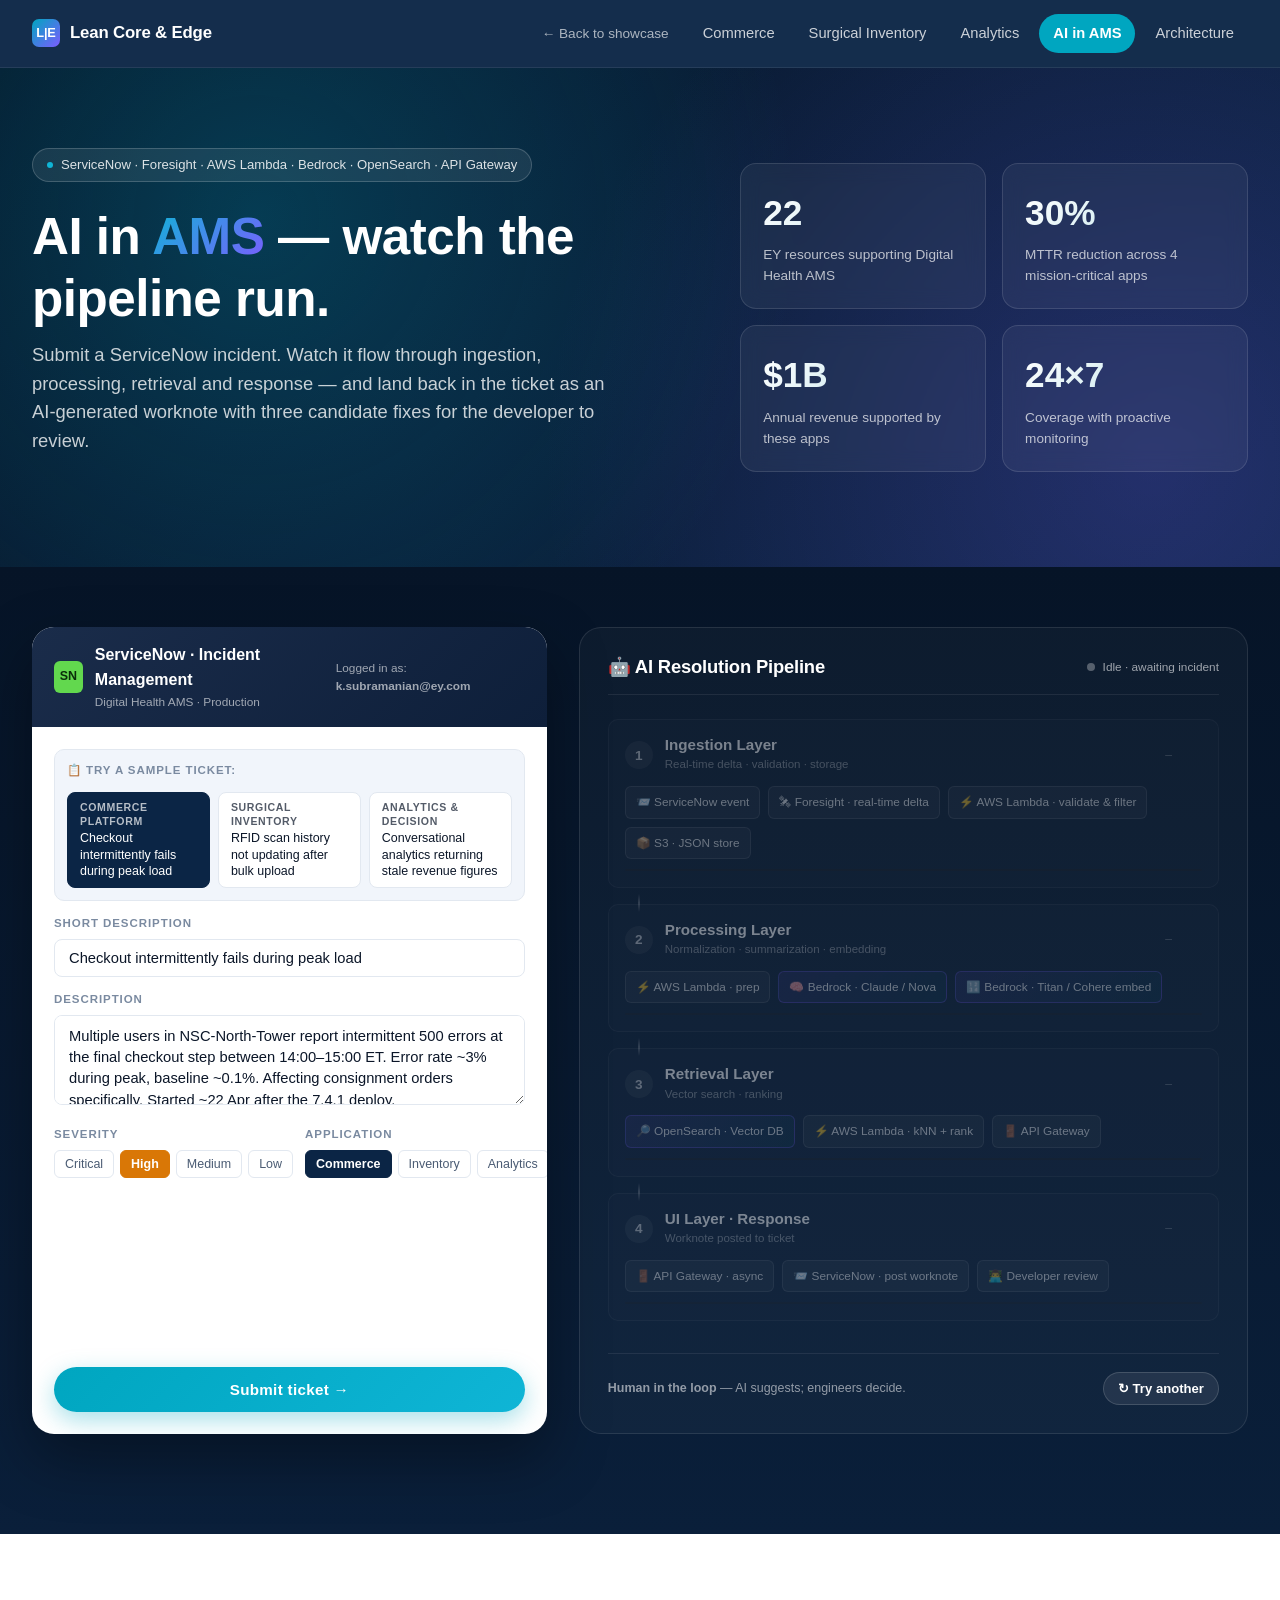
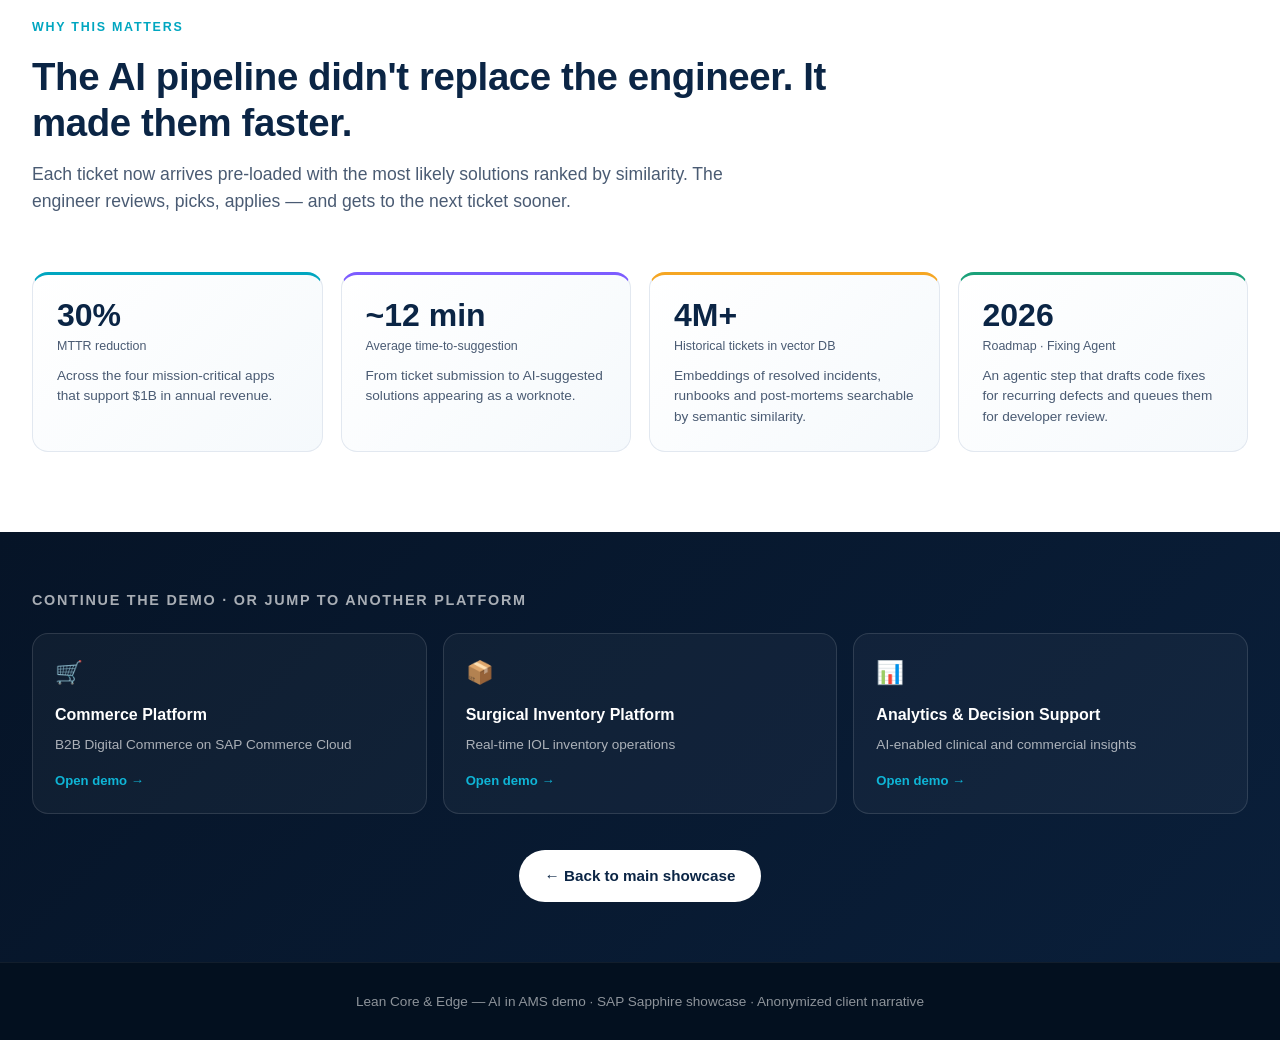
==== commit c287271c: "Add files via upload" ====
--- a/demo-ams.html
+++ b/demo-ams.html
@@ -581,6 +581,7 @@
       <a href="demo-inventory.html">Surgical Inventory</a>
       <a href="demo-analytics.html">Analytics</a>
       <a href="demo-ams.html" class="nav-cta">AI in AMS</a>
+      <a href="demo-architecture.html">Architecture</a>
     </div>
   </div>
 </nav>
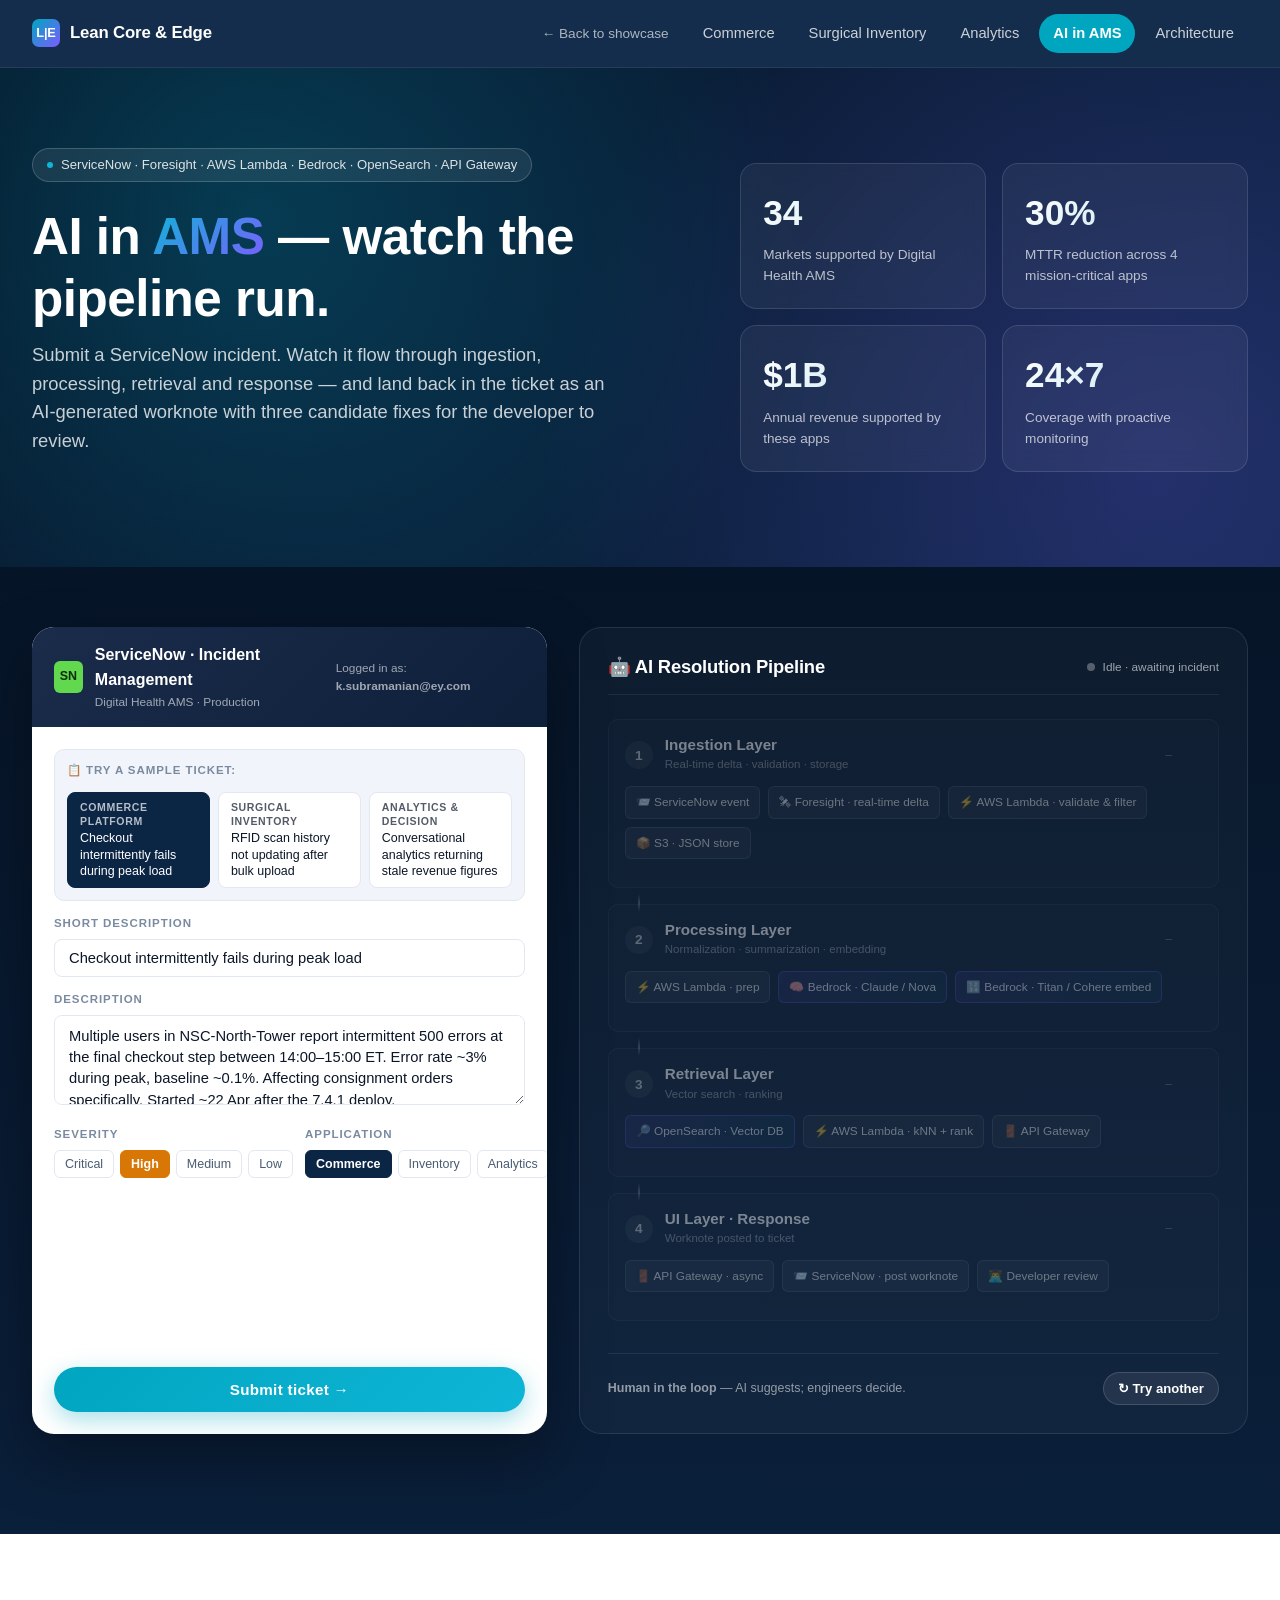
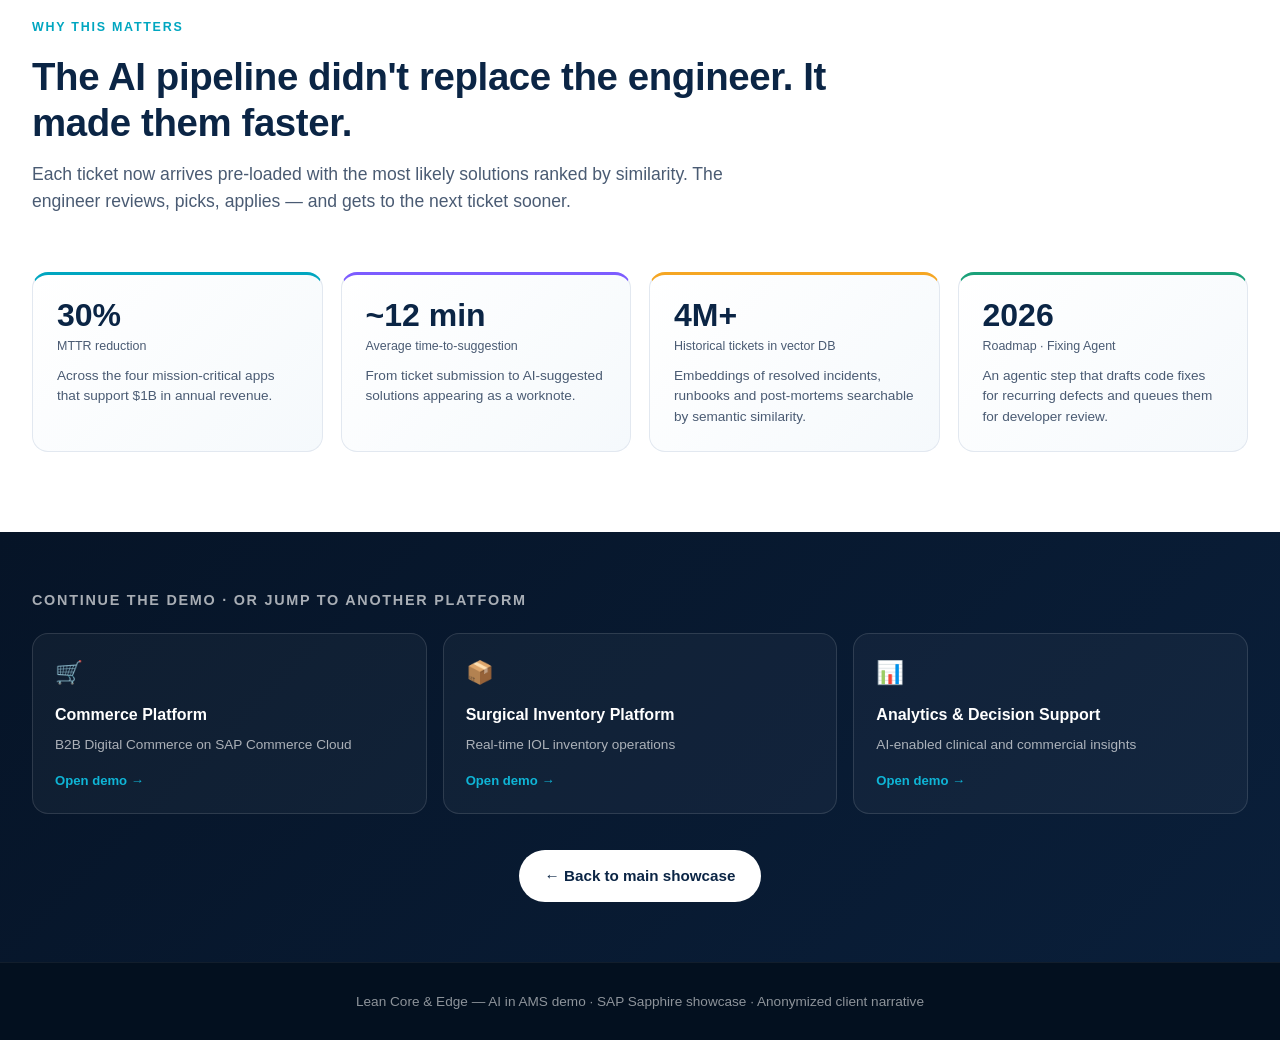
==== commit f34bb4ba: "Add files via upload" ====
--- a/demo-ams.html
+++ b/demo-ams.html
@@ -595,7 +595,7 @@
       <p class="tagline">Submit a ServiceNow incident. Watch it flow through ingestion, processing, retrieval and response — and land back in the ticket as an AI-generated worknote with three candidate fixes for the developer to review.</p>
     </div>
     <div class="hero-stat-grid">
-      <div class="hero-stat"><div class="num">22</div><div class="label">EY resources supporting Digital Health AMS</div></div>
+      <div class="hero-stat"><div class="num">34</div><div class="label">Markets supported by Digital Health AMS</div></div>
       <div class="hero-stat"><div class="num">30%</div><div class="label">MTTR reduction across 4 mission-critical apps</div></div>
       <div class="hero-stat"><div class="num">$1B</div><div class="label">Annual revenue supported by these apps</div></div>
       <div class="hero-stat"><div class="num">24×7</div><div class="label">Coverage with proactive monitoring</div></div>
--- a/showcase-styles.css
+++ b/showcase-styles.css
@@ -492,16 +492,19 @@
   flex-grow: 1;
 }
 .demo-tile-bullets li {
-  padding: 6px 0;
+  padding: 6px 0 6px 22px;
   font-size: 0.88rem;
   color: var(--text-muted);
-  display: flex; gap: 8px;
+  position: relative;
+  line-height: 1.5;
 }
 .demo-tile-bullets li::before {
   content: '→';
   color: var(--accent);
   font-weight: 700;
-  flex-shrink: 0;
+  position: absolute;
+  left: 0;
+  top: 6px;
 }
 .demo-tile-cta {
   display: inline-flex; align-items: center; gap: 8px;
@@ -1038,18 +1041,21 @@
   list-style: none; padding: 0; margin: 18px 0 0;
 }
 .cap-bullets li {
-  padding: 10px 0;
+  padding: 10px 0 10px 28px;
   font-size: 0.92rem;
   color: var(--text-muted);
-  display: flex; gap: 10px;
   border-top: 1px solid var(--border);
+  position: relative;
+  line-height: 1.55;
 }
 .cap-bullets li:first-child { border-top: none; }
 .cap-bullets li::before {
   content: '✓';
   color: var(--success);
   font-weight: 700;
-  flex-shrink: 0;
+  position: absolute;
+  left: 4px;
+  top: 10px;
 }
 .cap-value-tag {
   display: inline-block;
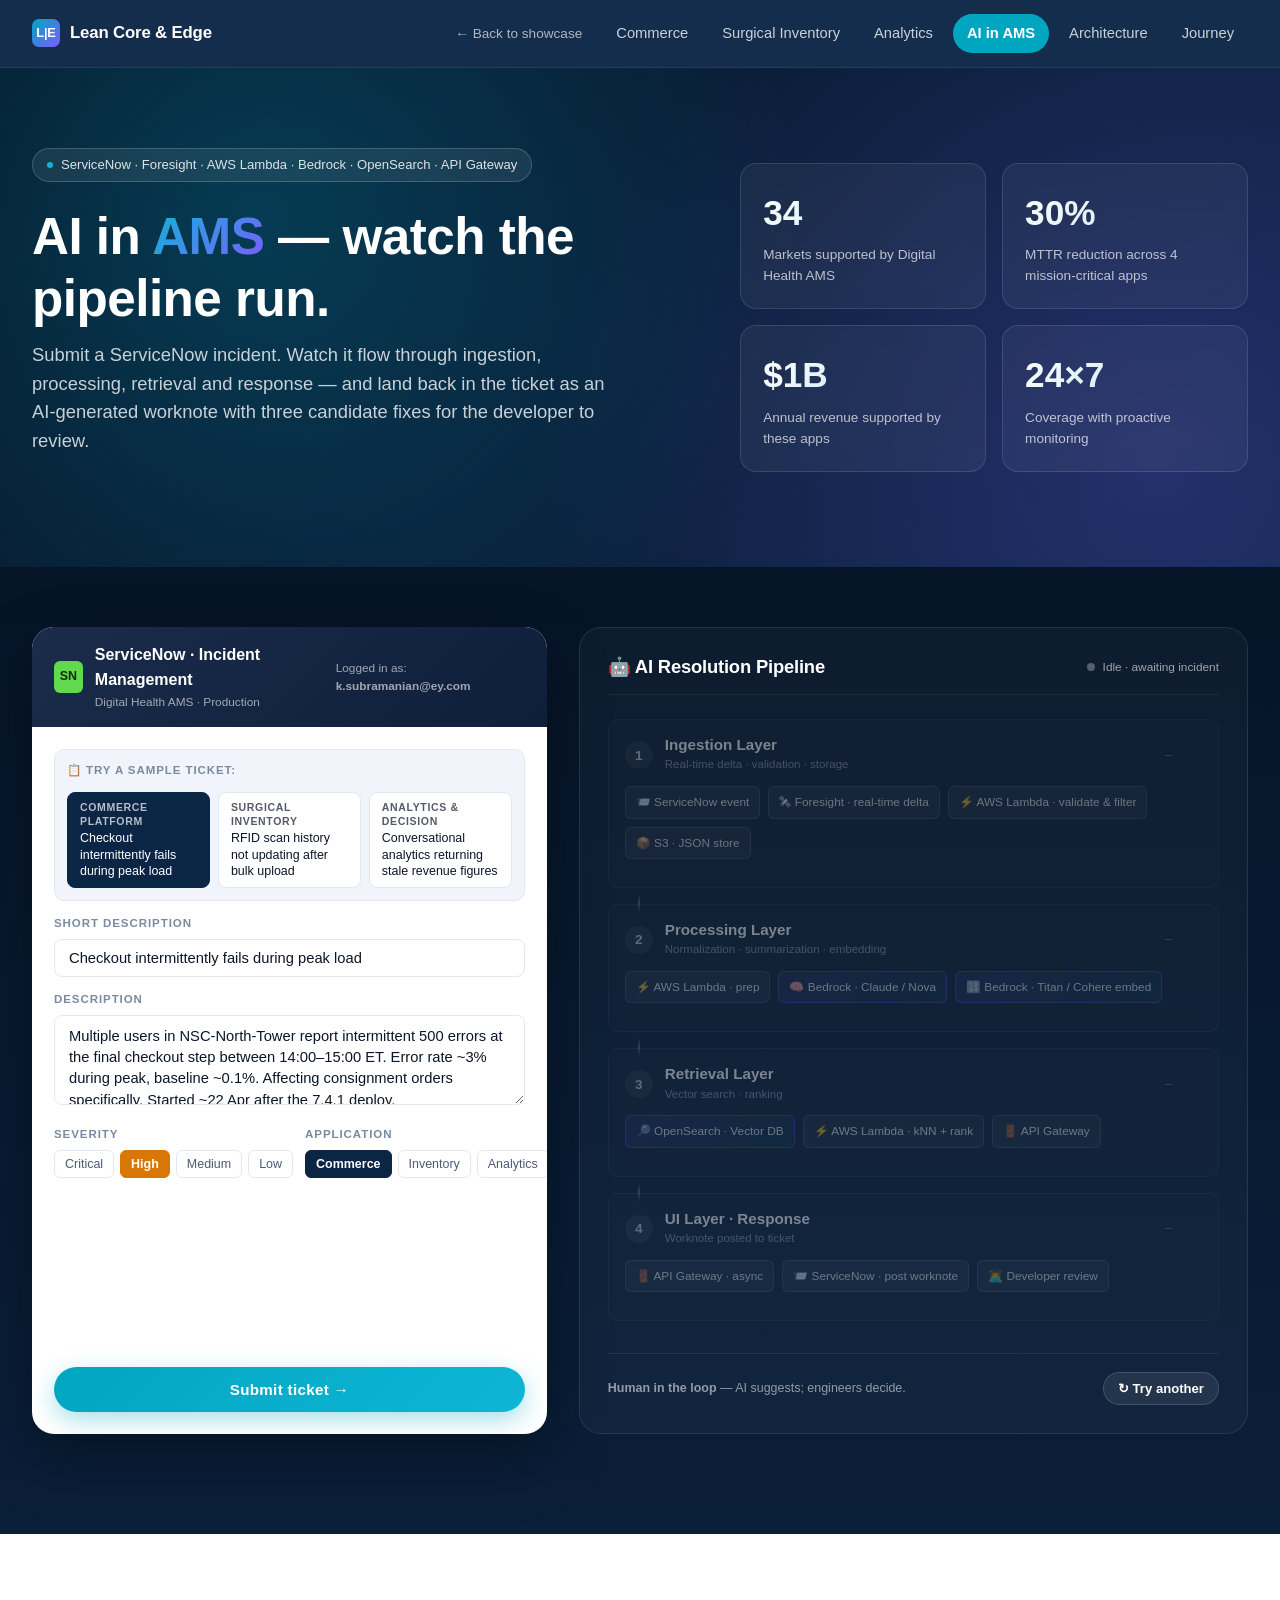
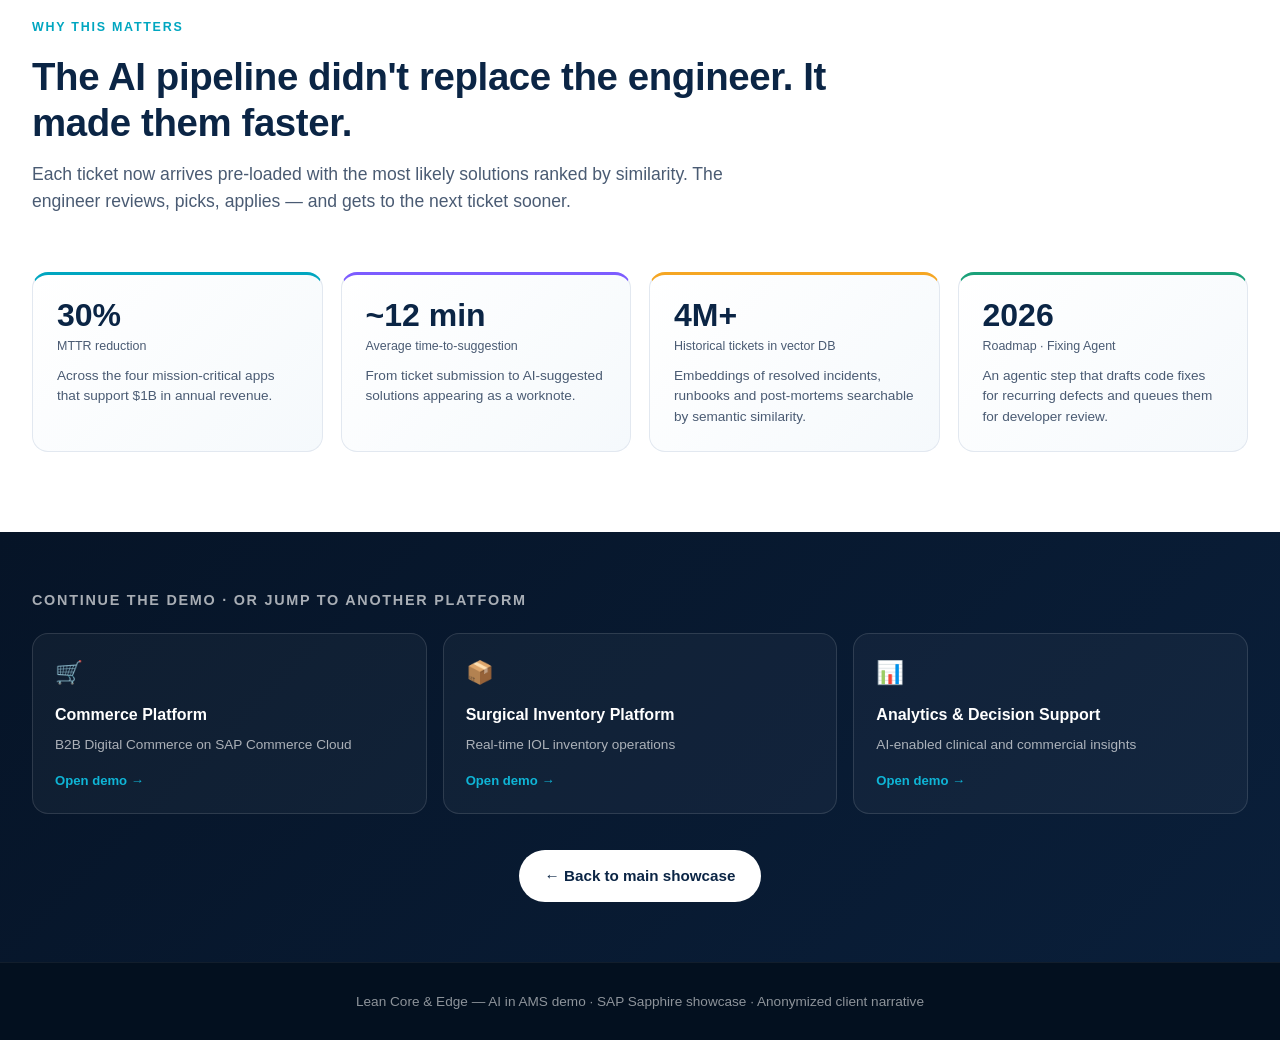
==== commit 2d15f176: "Add files via upload" ====
--- a/demo-ams.html
+++ b/demo-ams.html
@@ -582,6 +582,7 @@
       <a href="demo-analytics.html">Analytics</a>
       <a href="demo-ams.html" class="nav-cta">AI in AMS</a>
       <a href="demo-architecture.html">Architecture</a>
+      <a href="demo-journey.html">Journey</a>
     </div>
   </div>
 </nav>
